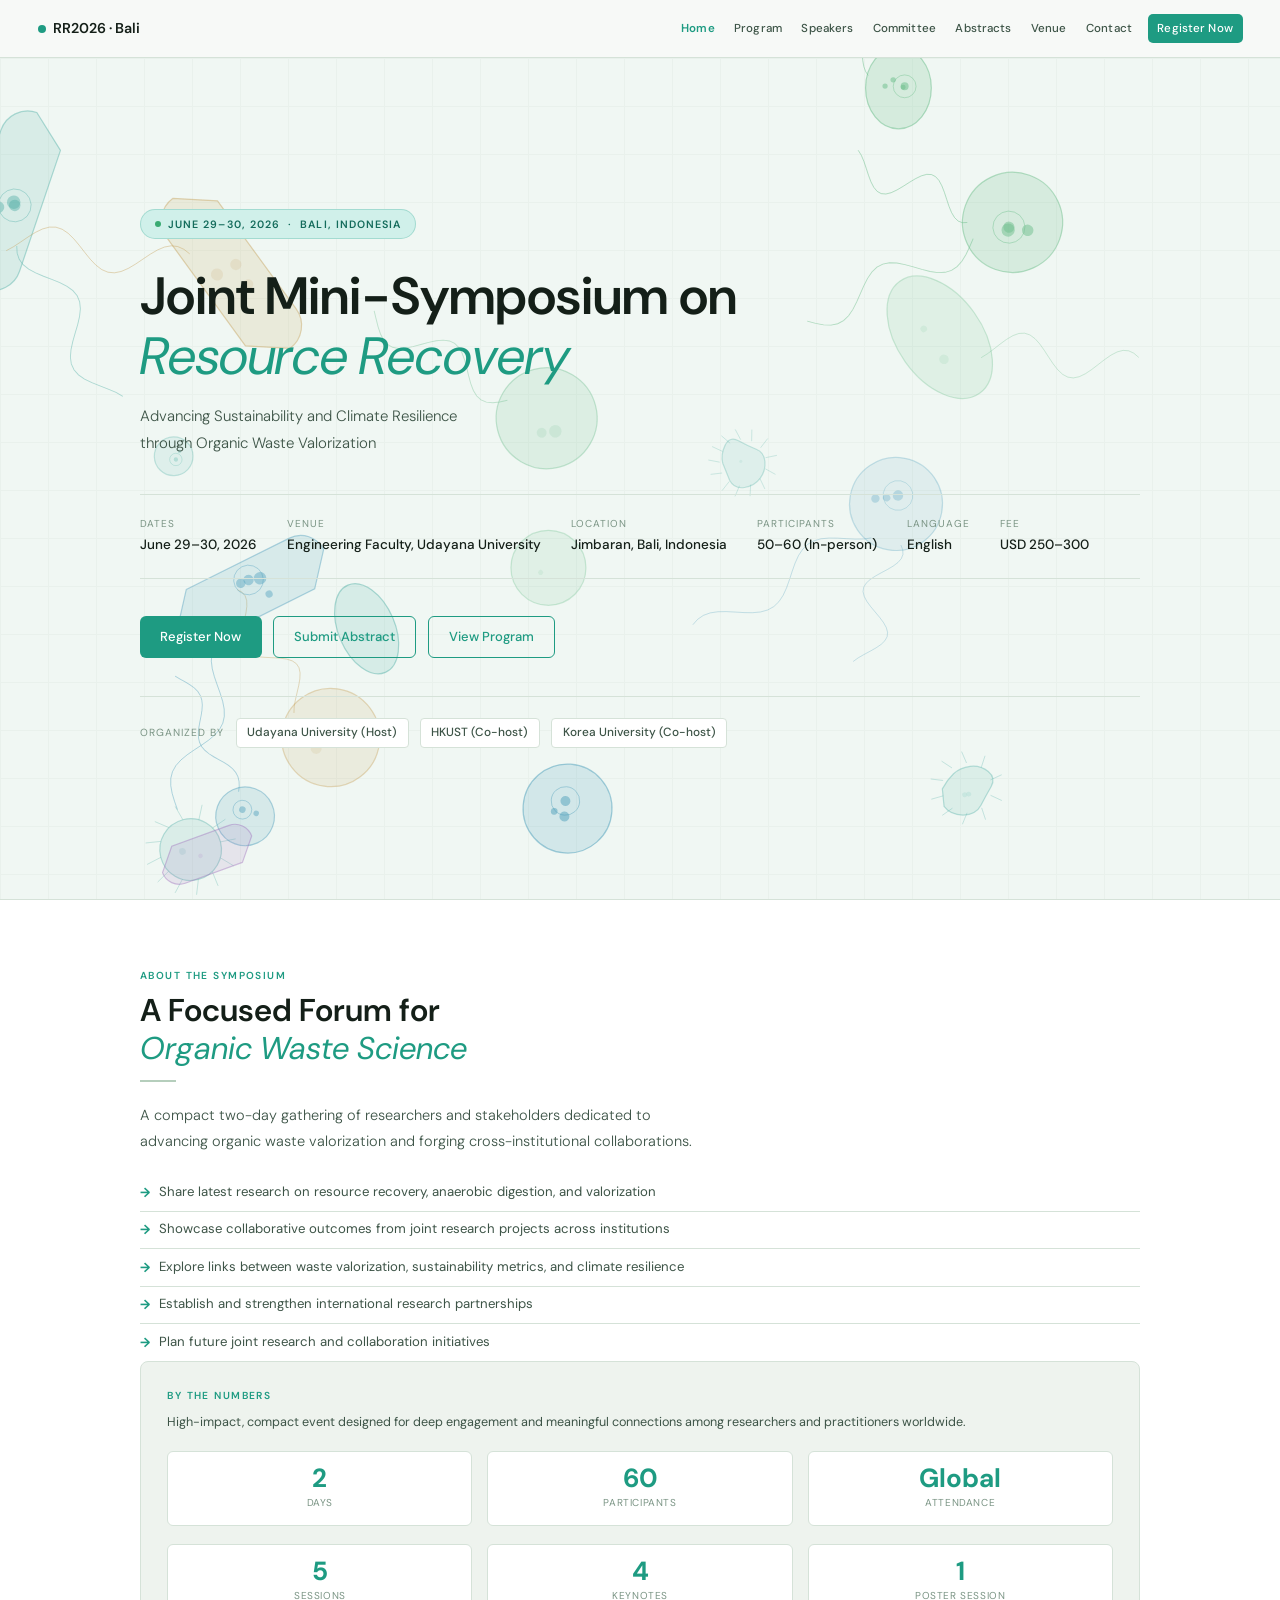
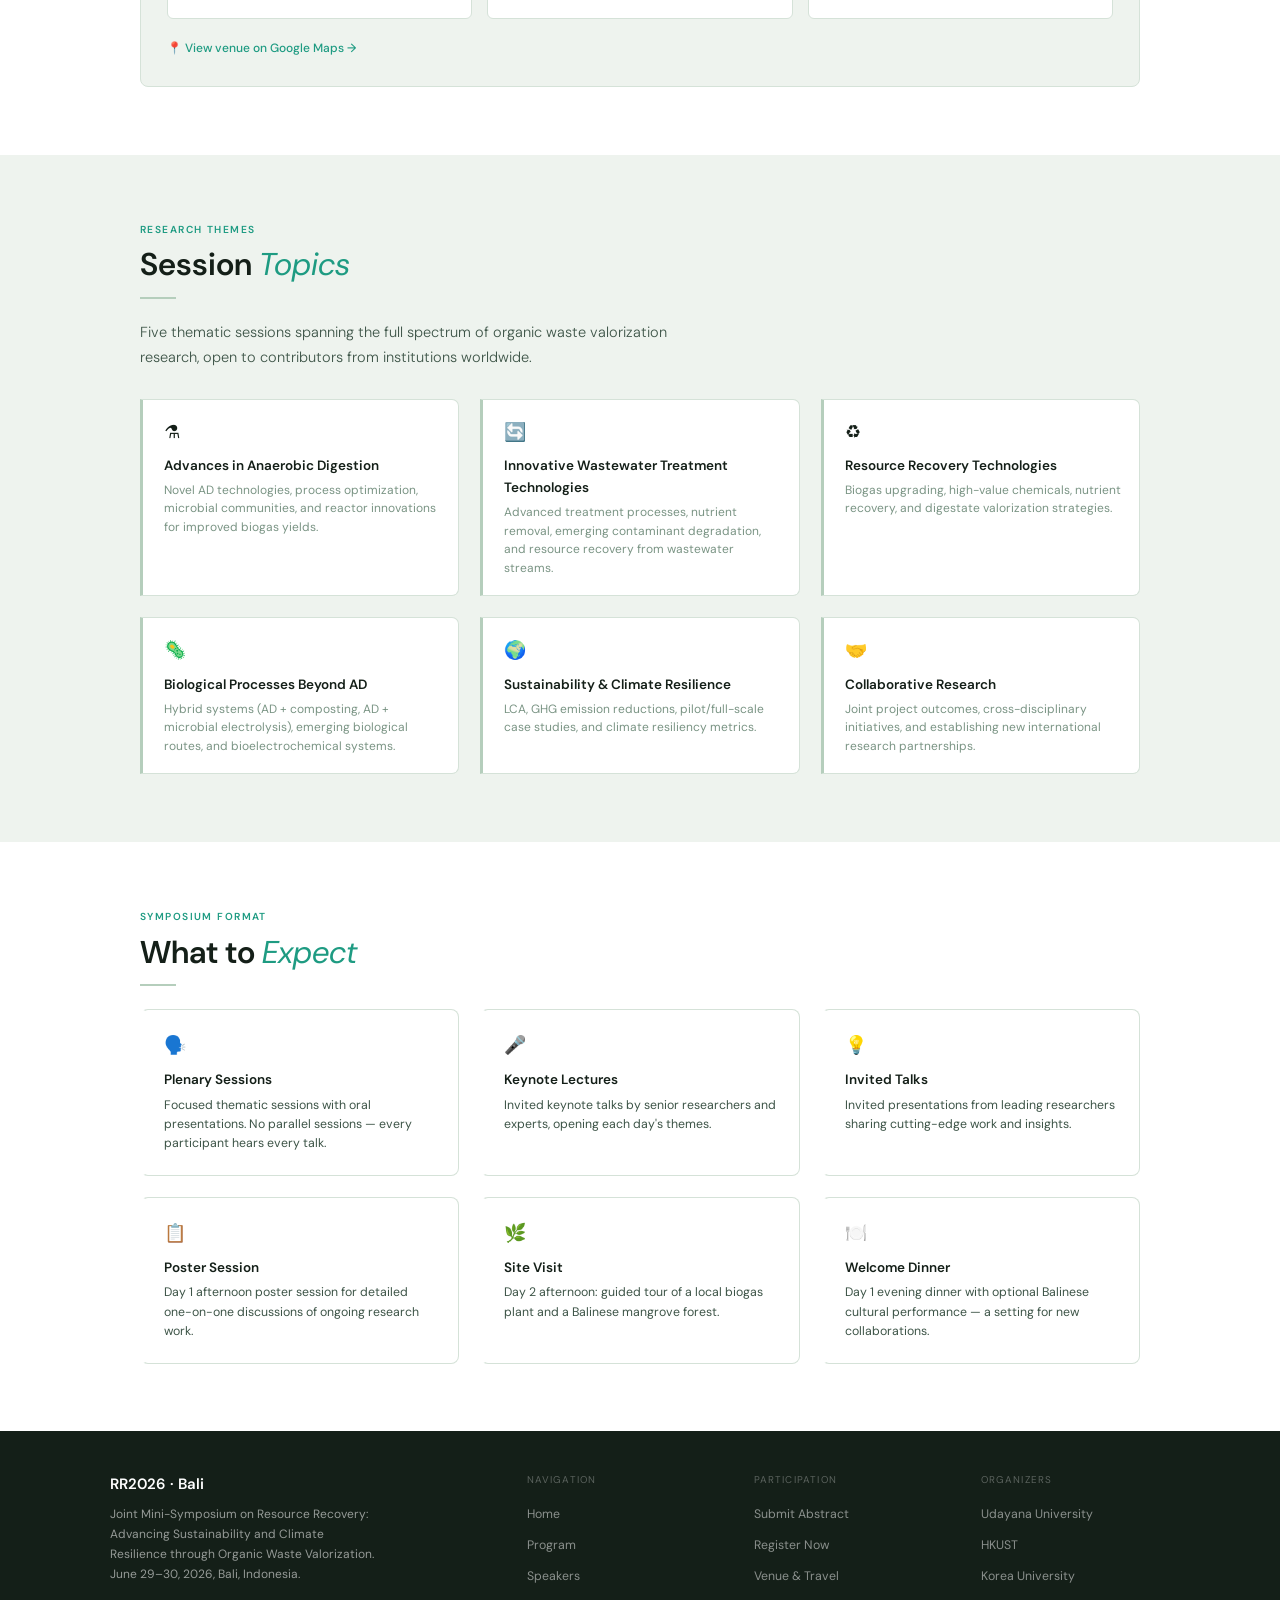
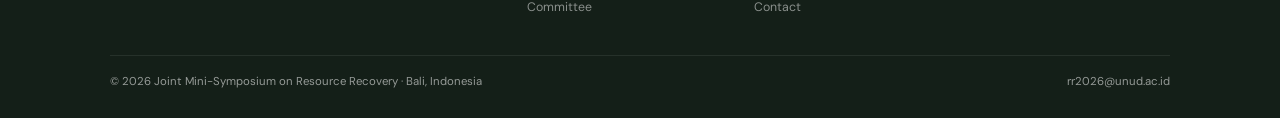
==== index.html @ 6a01c2b0 "index.html" ====
<!DOCTYPE html>
<html lang="en">
<head>
<meta charset="UTF-8">
<meta name="viewport" content="width=device-width, initial-scale=1.0">
<title>Home | RR2026 — Joint Mini-Symposium on Resource Recovery, Bali</title>
<meta name="description" content="Joint Mini-Symposium on Resource Recovery — Advancing Sustainability and Climate Resilience through Organic Waste Valorization. June 29–30, 2026, Udayana University, Bali, Indonesia.">
<link rel="stylesheet" href="style.css">
</head>
<body>

<!-- ── NAV ── -->
<nav>
  <div class="nav-logo"><span class="dot"></span> RR2026 &middot; Bali</div>
  <div class="nav-links">
    <a data-page="home"      href="index.html"     class="active">Home</a>
    <a data-page="program"   href="program.html">Program</a>
    <a data-page="speakers"  href="speakers.html">Speakers</a>
    <a data-page="committee" href="committee.html">Committee</a>
    <a data-page="abstracts" href="abstracts.html">Abstracts</a>
    <a data-page="venue"     href="venue.html">Venue</a>
    <a data-page="contact"   href="contact.html">Contact</a>
    <a data-page="register"  href="register.html" class="nav-cta">Register Now</a>
  </div>
</nav>

<!-- ── HERO ── -->
<div style="padding-top:58px;">
  <div class="hero">
    <canvas id="microbe-canvas"></canvas>
    <div class="hero-content">
      <div class="hero-badge"><span class="live-dot"></span> June 29–30, 2026 &nbsp;&middot;&nbsp; Bali, Indonesia</div>
      <h1>Joint Mini-Symposium on<br><em>Resource Recovery</em></h1>
      <p class="hero-sub">Advancing Sustainability and Climate Resilience<br>through Organic Waste Valorization</p>
      <div class="hero-meta">
        <div class="meta-item"><span class="meta-lbl">Dates</span><span class="meta-val">June 29–30, 2026</span></div>
        <div class="meta-item"><span class="meta-lbl">Venue</span><span class="meta-val">Engineering Faculty, Udayana University</span></div>
        <div class="meta-item"><span class="meta-lbl">Location</span><span class="meta-val">Jimbaran, Bali, Indonesia</span></div>
        <div class="meta-item"><span class="meta-lbl">Participants</span><span class="meta-val">50–60 (In-person)</span></div>
        <div class="meta-item"><span class="meta-lbl">Language</span><span class="meta-val">English</span></div>
        <div class="meta-item"><span class="meta-lbl">Fee</span><span class="meta-val">USD 250–300</span></div>
      </div>
      <div class="hero-btns">
        <a href="register.html" class="btn btn-teal">Register Now</a>
        <a href="abstracts.html" class="btn btn-outline">Submit Abstract</a>
        <a href="program.html" class="btn btn-outline">View Program</a>
      </div>
      <div class="hosts-strip">
        <span class="hosts-lbl">Organized by</span>
        <span class="host-tag">Udayana University (Host)</span>
        <span class="host-tag">HKUST (Co-host)</span>
        <span class="host-tag">Korea University (Co-host)</span>
      </div>
    </div>
  </div>

  <!-- About -->
  <section class="sec-white">
    <div class="container">
      <div class="about-grid">
        <div>
          <p class="eyebrow">About the Symposium</p>
          <h2 class="section-title">A Focused Forum for<br><em>Organic Waste Science</em></h2>
          <div class="rule"></div>
          <p class="section-lead">A compact two-day gathering of researchers and stakeholders dedicated to advancing organic waste valorization and forging cross-institutional collaborations.</p>
          <ul class="checklist" style="margin-top:1.35rem;">
            <li><span class="ck-icon">→</span>Share latest research on resource recovery, anaerobic digestion, and valorization</li>
            <li><span class="ck-icon">→</span>Showcase collaborative outcomes from joint research projects across institutions</li>
            <li><span class="ck-icon">→</span>Explore links between waste valorization, sustainability metrics, and climate resilience</li>
            <li><span class="ck-icon">→</span>Establish and strengthen international research partnerships</li>
            <li><span class="ck-icon">→</span>Plan future joint research and collaboration initiatives</li>
          </ul>
        </div>
        <div>
          <div class="stat-box">
            <p class="eyebrow">By the Numbers</p>
            <p style="font-size:0.84rem;color:var(--text2);margin-top:0.2rem;">High-impact, compact event designed for deep engagement and meaningful connections among researchers and practitioners worldwide.</p>
            <div class="stat-row">
              <div class="stat-item"><div class="stat-num">2</div><div class="stat-lbl">Days</div></div>
              <div class="stat-item"><div class="stat-num">60</div><div class="stat-lbl">Participants</div></div>
              <div class="stat-item"><div class="stat-num">Global</div><div class="stat-lbl">Attendance</div></div>
            </div>
            <div class="stat-row">
              <div class="stat-item"><div class="stat-num">5</div><div class="stat-lbl">Sessions</div></div>
              <div class="stat-item"><div class="stat-num">4</div><div class="stat-lbl">Keynotes</div></div>
              <div class="stat-item"><div class="stat-num">1</div><div class="stat-lbl">Poster Session</div></div>
            </div>
            <div style="margin-top:1.1rem;">
              <a href="https://maps.app.goo.gl/GVYYMGqtd3MNY81y7" target="_blank" style="font-size:0.8rem;font-weight:500;display:inline-flex;gap:0.3rem;align-items:center;">📍 View venue on Google Maps →</a>
            </div>
          </div>
        </div>
      </div>
    </div>
  </section>

  <!-- Topics -->
  <section class="sec-alt">
    <div class="container">
      <p class="eyebrow">Research Themes</p>
      <h2 class="section-title">Session <em>Topics</em></h2>
      <div class="rule"></div>
      <p class="section-lead">Five thematic sessions spanning the full spectrum of organic waste valorization research, open to contributors from institutions worldwide.</p>
      <div class="grid-3" style="margin-top:1.85rem;">
        <div class="topic-card"><div class="topic-icon">⚗️</div><div class="topic-title">Advances in Anaerobic Digestion</div><div class="topic-desc">Novel AD technologies, process optimization, microbial communities, and reactor innovations for improved biogas yields.</div></div>
        <div class="topic-card"><div class="topic-icon">🔄</div><div class="topic-title">Innovative Wastewater Treatment Technologies</div><div class="topic-desc">Advanced treatment processes, nutrient removal, emerging contaminant degradation, and resource recovery from wastewater streams.</div></div>
        <div class="topic-card"><div class="topic-icon">♻️</div><div class="topic-title">Resource Recovery Technologies</div><div class="topic-desc">Biogas upgrading, high-value chemicals, nutrient recovery, and digestate valorization strategies.</div></div>
        <div class="topic-card"><div class="topic-icon">🦠</div><div class="topic-title">Biological Processes Beyond AD</div><div class="topic-desc">Hybrid systems (AD + composting, AD + microbial electrolysis), emerging biological routes, and bioelectrochemical systems.</div></div>
        <div class="topic-card"><div class="topic-icon">🌍</div><div class="topic-title">Sustainability &amp; Climate Resilience</div><div class="topic-desc">LCA, GHG emission reductions, pilot/full-scale case studies, and climate resiliency metrics.</div></div>
        <div class="topic-card"><div class="topic-icon">🤝</div><div class="topic-title">Collaborative Research</div><div class="topic-desc">Joint project outcomes, cross-disciplinary initiatives, and establishing new international research partnerships.</div></div>
      </div>
    </div>
  </section>

  <!-- Format -->
  <section class="sec-white">
    <div class="container">
      <p class="eyebrow">Symposium Format</p>
      <h2 class="section-title">What to <em>Expect</em></h2>
      <div class="rule"></div>
      <div class="grid-3" style="margin-top:1.5rem;">
        <div class="card info-card"><div class="ic-icon">🗣️</div><div class="ic-title">Plenary Sessions</div><div class="ic-text">Focused thematic sessions with oral presentations. No parallel sessions — every participant hears every talk.</div></div>
        <div class="card info-card"><div class="ic-icon">🎤</div><div class="ic-title">Keynote Lectures</div><div class="ic-text">Invited keynote talks by senior researchers and experts, opening each day's themes.</div></div>
        <div class="card info-card"><div class="ic-icon">💡</div><div class="ic-title">Invited Talks</div><div class="ic-text">Invited presentations from leading researchers sharing cutting-edge work and insights.</div></div>
        <div class="card info-card"><div class="ic-icon">📋</div><div class="ic-title">Poster Session</div><div class="ic-text">Day 1 afternoon poster session for detailed one-on-one discussions of ongoing research work.</div></div>
        <div class="card info-card"><div class="ic-icon">🌿</div><div class="ic-title">Site Visit</div><div class="ic-text">Day 2 afternoon: guided tour of a local biogas plant and a Balinese mangrove forest.</div></div>
        <div class="card info-card"><div class="ic-icon">🍽️</div><div class="ic-title">Welcome Dinner</div><div class="ic-text">Day 1 evening dinner with optional Balinese cultural performance — a setting for new collaborations.</div></div>
      </div>
    </div>
  </section>
</div>

<!-- ── FOOTER ── -->
<footer>
  <div class="footer-grid">
    <div class="footer-brand">
      <div class="footer-name">RR2026 · Bali</div>
      <p>Joint Mini-Symposium on Resource Recovery: Advancing Sustainability and Climate Resilience through Organic Waste Valorization. June 29–30, 2026, Bali, Indonesia.</p>
    </div>
    <div>
      <div class="footer-col-ttl">Navigation</div>
      <ul class="footer-links">
        <li><a href="index.html">Home</a></li>
        <li><a href="program.html">Program</a></li>
        <li><a href="speakers.html">Speakers</a></li>
        <li><a href="committee.html">Committee</a></li>
      </ul>
    </div>
    <div>
      <div class="footer-col-ttl">Participation</div>
      <ul class="footer-links">
        <li><a href="abstracts.html">Submit Abstract</a></li>
        <li><a href="register.html">Register Now</a></li>
        <li><a href="venue.html">Venue &amp; Travel</a></li>
        <li><a href="contact.html">Contact</a></li>
      </ul>
    </div>
    <div>
      <div class="footer-col-ttl">Organizers</div>
      <ul class="footer-links">
        <li><a href="https://unud.ac.id" target="_blank">Udayana University</a></li>
        <li><a href="https://hkust.edu.hk" target="_blank">HKUST</a></li>
        <li><a href="https://korea.ac.kr" target="_blank">Korea University</a></li>
      </ul>
    </div>
  </div>
  <div class="footer-bottom">
    <span>© 2026 Joint Mini-Symposium on Resource Recovery · Bali, Indonesia</span>
    <span>rr2026@unud.ac.id</span>
  </div>
</footer>

<script src="main.js"></script>
<script src="microbes.js"></script>
</body>
</html>
---- style.css ----
/* ===================================================
   RR2026 — Microbe-inspired Theme
   Palette: bioluminescent teal + agar amber + spore violet
   Font: system sans-serif stack
   =================================================== */

@import url('https://fonts.googleapis.com/css2?family=DM+Sans:ital,opsz,wght@0,9..40,300;0,9..40,400;0,9..40,500;0,9..40,600;1,9..40,400&display=swap');

:root {
  /* ── Microbe palette ── */
  --bg:          #f7f9f7;       /* agar plate off-white  */
  --bg2:         #eef3ee;       /* petri dish green tint */
  --bg3:         #e4ede9;       /* culture medium        */
  --surface:     #ffffff;
  --border:      #d5e2d8;
  --border2:     #b5cebc;

  --text:        #141f18;       /* deep forest           */
  --text2:       #3d5447;       /* moss                  */
  --muted:       #7a9484;       /* sage                  */

  /* ── Accent ramps ── */
  --teal:        #1e9b82;       /* bioluminescent teal   */
  --teal-d:      #136b5b;
  --teal-lt:     #d0f0ea;

  --amber:       #b07a1a;       /* spore amber           */
  --amber-d:     #7a540f;
  --amber-lt:    #fdf0d0;

  --violet:      #6e4fa0;       /* crystal violet stain  */
  --violet-d:    #4e3572;
  --violet-lt:   #ede4f8;

  --coral:       #c0553a;       /* safranin red          */
  --coral-d:     #8a3a26;
  --coral-lt:    #faebe5;

  --mint:        #3aaa72;       /* colony green          */
  --mint-d:      #277a50;
  --mint-lt:     #daf3e8;

  /* ── Primary action ── */
  --cta:         var(--teal);
  --cta-d:       var(--teal-d);
  --cta-lt:      var(--teal-lt);

  --cta2:        var(--coral);
  --cta2-d:      var(--coral-d);
  --cta2-lt:     var(--coral-lt);

  font-size: 15px;
}

*, *::before, *::after { box-sizing: border-box; margin: 0; padding: 0; }
html { scroll-behavior: smooth; }

body {
  font-family: 'DM Sans', system-ui, -apple-system, sans-serif;
  background: var(--bg);
  color: var(--text);
  line-height: 1.65;
  overflow-x: hidden;
}

a { color: var(--teal); text-decoration: none; }
a:hover { text-decoration: underline; }

h1, h2, h3, h4 {
  font-family: 'DM Sans', system-ui, -apple-system, sans-serif;
  font-weight: 600;
  line-height: 1.2;
  color: var(--text);
}

/* ── Utility labels ── */
.eyebrow {
  font-size: 0.68rem;
  font-weight: 600;
  letter-spacing: 0.14em;
  text-transform: uppercase;
  color: var(--teal);
  font-variant-numeric: tabular-nums;
  margin-bottom: 0.5rem;
}
.section-title { font-size: clamp(1.55rem, 3vw, 2.1rem); margin-bottom: 0.65rem; }
.section-title em { font-style: italic; font-weight: 400; color: var(--teal); }
.section-lead { font-size: 0.97rem; color: var(--text2); max-width: 560px; line-height: 1.75; font-weight: 300; }
.rule { width: 36px; height: 2px; background: var(--border2); margin: 0.85rem 0 1.4rem; }

/* ── Layout ── */
.container  { max-width: 1060px; margin: 0 auto; padding: 0 2rem; }
section     { padding: 4.5rem 0; }
.sec-alt    { background: var(--bg2); }
.sec-white  { background: var(--surface); }
.sec-teal   { background: var(--teal); }
.sec-dark   { background: var(--text); }

/* ── NAV ── */
nav {
  position: fixed; top: 0; left: 0; right: 0; z-index: 1000;
  background: rgba(247,249,247,0.95);
  backdrop-filter: blur(12px);
  border-bottom: 1px solid var(--border);
  height: 58px;
  display: flex; align-items: center; justify-content: space-between;
  padding: 0 2.5rem;
}
.nav-logo {
  font-size: 0.95rem; font-weight: 600; color: var(--text);
  display: flex; align-items: center; gap: 0.5rem;
}
.nav-logo .dot {
  width: 8px; height: 8px; border-radius: 50%;
  background: var(--teal); display: inline-block;
  animation: pulse-dot 2.4s ease-in-out infinite;
}
@keyframes pulse-dot { 0%,100%{transform:scale(1);opacity:1} 50%{transform:scale(1.5);opacity:0.5} }

.nav-links { display: flex; align-items: center; gap: 0; }
.nav-links a {
  font-size: 0.77rem; font-weight: 500; color: var(--text2);
  padding: 0.32rem 0.65rem; border-radius: 5px;
  transition: all 0.15s; cursor: pointer; text-decoration: none;
  letter-spacing: 0.01em;
}
.nav-links a:hover { color: var(--teal); background: var(--teal-lt); text-decoration: none; }
.nav-links a.active { color: var(--teal); font-weight: 600; }
.nav-cta { background: var(--teal) !important; color: white !important; margin-left: 0.4rem; }
.nav-cta:hover { background: var(--teal-d) !important; }

/* ── Pages ── */
.page { display: none; padding-top: 58px; min-height: 100vh; }
.page.active { display: block; }

/* ── Buttons ── */
.btn {
  display: inline-flex; align-items: center; gap: 0.4rem;
  padding: 0.62rem 1.35rem; border-radius: 6px;
  font-size: 0.87rem; font-weight: 500;
  font-family: inherit; border: none; cursor: pointer;
  transition: all 0.17s; text-decoration: none;
}
.btn-teal  { background: var(--teal);  color: white; }
.btn-teal:hover { background: var(--teal-d); transform: translateY(-1px); text-decoration: none; color: white; }
.btn-outline { background: transparent; color: var(--teal); border: 1.5px solid var(--teal); }
.btn-outline:hover { background: var(--teal-lt); text-decoration: none; }
.btn-amber { background: var(--amber); color: white; }
.btn-amber:hover { background: var(--amber-d); text-decoration: none; color: white; }
.btn-coral { background: var(--coral); color: white; }
.btn-coral:hover { background: var(--coral-d); transform: translateY(-1px); text-decoration: none; color: white; }
.btn-sm    { padding: 0.4rem 0.85rem; font-size: 0.8rem; }
.btn-full  { width: 100%; justify-content: center; }

/* ══════════════════════════════════════════════
   HERO — microbe canvas background
══════════════════════════════════════════════ */
.hero {
  position: relative;
  min-height: calc(100vh - 58px);
  background: #f0f7f3;  /* very light agar tint */
  display: flex; align-items: center;
  overflow: hidden;
  border-bottom: 1px solid var(--border);
}
#microbe-canvas {
  position: absolute; inset: 0;
  width: 100%; height: 100%;
  pointer-events: none;
}

/* subtle grid overlay for petri-dish feel */
.hero::before {
  content: '';
  position: absolute; inset: 0;
  background-image:
    linear-gradient(var(--border) 1px, transparent 1px),
    linear-gradient(90deg, var(--border) 1px, transparent 1px);
  background-size: 48px 48px;
  opacity: 0.25;
  pointer-events: none;
}

.hero-content {
  position: relative; z-index: 2;
  max-width: 1060px; margin: 0 auto;
  padding: 5rem 2rem 5rem;
  width: 100%;
}

.hero-badge {
  display: inline-flex; align-items: center; gap: 0.5rem;
  background: var(--teal-lt);
  color: var(--teal-d);
  font-size: 0.71rem; font-weight: 600;
  letter-spacing: 0.1em; text-transform: uppercase;
  padding: 0.35rem 0.9rem; border-radius: 100px;
  border: 1px solid rgba(30,155,130,0.25);
  margin-bottom: 1.75rem;
}
.hero-badge .live-dot {
  width: 6px; height: 6px; border-radius: 50%;
  background: var(--mint);
  animation: blink-dot 2s ease-in-out infinite;
}
@keyframes blink-dot { 0%,100%{opacity:1} 50%{opacity:0.2} }

.hero h1 {
  font-size: clamp(2rem, 5.5vw, 3.5rem);
  max-width: 780px; line-height: 1.15;
  margin-bottom: 1.1rem; font-weight: 600;
  color: var(--text);
}
.hero h1 em { color: var(--teal); font-style: italic; font-weight: 400; }
.hero-sub {
  font-size: 1rem; font-weight: 300; color: var(--text2);
  max-width: 540px; line-height: 1.8; margin-bottom: 2.5rem;
}
.hero-meta {
  display: flex; flex-wrap: wrap; gap: 2rem;
  padding: 1.4rem 0; border-top: 1px solid var(--border);
  border-bottom: 1px solid var(--border); margin-bottom: 2.5rem;
}
.meta-item { display: flex; flex-direction: column; gap: 0.1rem; }
.meta-lbl  { font-size: 0.67rem; text-transform: uppercase; letter-spacing: 0.1em; color: var(--muted); }
.meta-val  { font-size: 0.9rem; font-weight: 500; color: var(--text); }
.hero-btns { display: flex; gap: 0.75rem; flex-wrap: wrap; }
.hosts-strip {
  margin-top: 2.5rem; padding-top: 1.4rem;
  border-top: 1px solid var(--border);
  display: flex; align-items: center; gap: 0.75rem; flex-wrap: wrap;
}
.hosts-lbl { font-size: 0.69rem; text-transform: uppercase; letter-spacing: 0.1em; color: var(--muted); }
.host-tag {
  font-size: 0.79rem; font-weight: 500; color: var(--text2);
  background: var(--surface); border: 1px solid var(--border);
  padding: 0.28rem 0.7rem; border-radius: 4px;
}

/* ── Countdown ── */
.countdown-bar {
  background: var(--teal);
  padding: 1.1rem 2rem;
  display: flex; justify-content: center; align-items: center;
  gap: 2rem; flex-wrap: wrap;
}
.cd-lbl { font-size: 0.7rem; text-transform: uppercase; letter-spacing: 0.12em; color: rgba(255,255,255,0.65); }
.cd-units { display: flex; gap: 1rem; }
.cd-unit  { text-align: center; }
.cd-num   { font-size: 1.55rem; font-weight: 600; color: white; line-height: 1; display: block; min-width: 44px; }
.cd-unit-lbl { font-size: 0.6rem; letter-spacing: 0.1em; text-transform: uppercase; color: rgba(255,255,255,0.55); }

/* ── Section shared ── */
.page-header { background: var(--surface); border-bottom: 1px solid var(--border); padding: 3.5rem 2rem 2.5rem; }
.page-header .section-lead { color: var(--text2); }

/* ── Cards ── */
.card {
  background: var(--surface);
  border: 1px solid var(--border);
  border-radius: 8px; padding: 1.4rem;
  transition: border-color 0.15s, box-shadow 0.15s;
}
.card:hover { border-color: var(--border2); box-shadow: 0 4px 14px rgba(0,0,0,0.05); }

.grid-2 { display: grid; grid-template-columns: 1fr 1fr; gap: 1.4rem; }
.grid-3 { display: grid; grid-template-columns: repeat(3,1fr); gap: 1.4rem; }
.grid-4 { display: grid; grid-template-columns: repeat(4,1fr); gap: 1rem; }

/* ── About stats ── */
.stat-box { background: var(--bg2); border: 1px solid var(--border); border-radius: 8px; padding: 1.75rem; }
.stat-row { display: flex; gap: 1rem; margin-top: 1.2rem; }
.stat-item { flex:1; background: var(--surface); border: 1px solid var(--border); border-radius: 6px; padding: 0.9rem; text-align: center; }
.stat-num  { font-size: 1.75rem; font-weight: 700; color: var(--teal); line-height: 1; }
.stat-lbl  { font-size: 0.67rem; text-transform: uppercase; letter-spacing: 0.06em; color: var(--muted); margin-top: 0.2rem; }

/* ── Checklist ── */
.checklist { list-style: none; margin-top: 1.25rem; }
.checklist li {
  display: flex; gap: 0.6rem; align-items: flex-start;
  padding: 0.5rem 0; border-bottom: 1px solid var(--border);
  font-size: 0.88rem; color: var(--text2); line-height: 1.55;
}
.checklist li:last-child { border: none; }
.ck-icon { color: var(--teal); font-weight: 700; margin-top: 1px; flex-shrink: 0; }

/* ── Topic cards ── */
.topic-card {
  background: var(--surface); border: 1px solid var(--border);
  border-left: 3px solid var(--border2);
  border-radius: 0 7px 7px 0; padding: 1.2rem 1.2rem 1.2rem 1.4rem;
  transition: border-left-color 0.15s, box-shadow 0.15s;
}
.topic-card:hover { border-left-color: var(--teal); box-shadow: 0 3px 12px rgba(0,0,0,0.04); }
.topic-icon  { font-size: 1.2rem; margin-bottom: 0.5rem; }
.topic-title { font-size: 0.9rem; font-weight: 600; color: var(--text); margin-bottom: 0.25rem; }
.topic-desc  { font-size: 0.8rem; color: var(--muted); line-height: 1.55; }

/* ── Info cards ── */
.info-card { border-left: 3px solid transparent; }
.info-card:hover { border-left-color: var(--teal); }
.ic-icon   { font-size: 1.2rem; margin-bottom: 0.55rem; }
.ic-title  { font-weight: 600; font-size: 0.9rem; margin-bottom: 0.3rem; }
.ic-text   { font-size: 0.82rem; color: var(--text2); line-height: 1.58; }

/* ── Color accent pills on topics ── */
.pill {
  display: inline-block; font-size: 0.68rem; font-weight: 600;
  letter-spacing: 0.07em; text-transform: uppercase;
  padding: 0.18rem 0.55rem; border-radius: 3px; margin-bottom: 0.35rem;
}
.pill-teal   { background: var(--teal-lt);   color: var(--teal-d); }
.pill-amber  { background: var(--amber-lt);  color: var(--amber-d); }
.pill-violet { background: var(--violet-lt); color: var(--violet-d); }
.pill-coral  { background: var(--coral-lt);  color: var(--coral-d); }
.pill-mint   { background: var(--mint-lt);   color: var(--mint-d); }

/* ── Program ── */
.day-tabs { display: flex; gap: 0.2rem; border-bottom: 1px solid var(--border); margin: 2rem 0 0; }
.day-tab {
  padding: 0.55rem 1.4rem; font-size: 0.84rem; font-weight: 500;
  cursor: pointer; border: none; background: none; font-family: inherit;
  color: var(--muted); border-bottom: 2px solid transparent;
  margin-bottom: -1px; transition: all 0.15s;
}
.day-tab.active { color: var(--teal); border-bottom-color: var(--teal); font-weight: 600; }
.day-tab:hover  { color: var(--text); }
.day-content { display: none; }
.day-content.active { display: block; }
.schedule { margin-top: 2rem; }
.sched-row {
  display: grid; grid-template-columns: 108px 1fr;
  gap: 1.4rem; padding: 0.95rem 0;
  border-bottom: 1px solid var(--border); align-items: start;
}
.sched-row:last-child { border: none; }
.sched-time  { font-size: 0.74rem; color: var(--muted); padding-top: 2px; line-height: 1.4; font-variant-numeric: tabular-nums; }
.sched-tag   { display: inline-block; font-size: 0.64rem; font-weight: 600; letter-spacing: 0.08em; text-transform: uppercase; padding: 0.16rem 0.5rem; border-radius: 3px; margin-bottom: 0.3rem; }
.tag-keynote  { background: var(--amber-lt);  color: var(--amber-d); }
.tag-session  { background: var(--teal-lt);   color: var(--teal-d); }
.tag-break    { background: var(--bg3);        color: var(--muted); }
.tag-social   { background: var(--coral-lt);  color: var(--coral-d); }
.tag-ceremony { background: var(--violet-lt); color: var(--violet-d); }
.sched-title  { font-size: 0.93rem; font-weight: 600; color: var(--text); }
.sched-desc   { font-size: 0.82rem; color: var(--text2); margin-top: 0.18rem; line-height: 1.52; }

/* ── Speakers ── */
.speaker-card {
  background: var(--surface); border: 1px solid var(--border);
  border-radius: 8px; overflow: hidden; transition: box-shadow 0.15s;
}
.speaker-card:hover { box-shadow: 0 5px 18px rgba(0,0,0,0.07); }
.speaker-avatar {
  height: 150px; background: var(--bg2);
  display: flex; align-items: center; justify-content: center;
  border-bottom: 1px solid var(--border);
}
.speaker-initials { font-size: 1.9rem; color: var(--border2); font-weight: 600; }
.spk-body { padding: 1.15rem; }
.spk-name  { font-size: 0.98rem; font-weight: 600; color: var(--text); }
.spk-role  { font-size: 0.76rem; color: var(--teal); font-weight: 500; margin: 0.18rem 0; }
.spk-affil { font-size: 0.75rem; color: var(--muted); }
.spk-slot  { margin-top: 0.7rem; font-size: 0.73rem; background: var(--bg2); border: 1px solid var(--border); border-radius: 4px; padding: 0.3rem 0.55rem; color: var(--text2); }

/* ── Committee ── */
.comm-group   { margin-bottom: 2.75rem; }
.comm-heading {
  display: flex; align-items: center; gap: 0.7rem;
  font-size: 1.15rem; font-weight: 600; color: var(--text);
  padding-bottom: 0.7rem; border-bottom: 2px solid var(--border); margin-bottom: 1.1rem;
}
.comm-badge { font-size: 0.62rem; font-weight: 600; letter-spacing: 0.08em; text-transform: uppercase; background: var(--teal-lt); color: var(--teal-d); padding: 0.18rem 0.5rem; border-radius: 3px; }
.cm-card { background: var(--surface); border: 1px solid var(--border); border-radius: 6px; padding: 0.95rem 1.05rem; transition: border-color 0.15s; }
.cm-card:hover { border-color: var(--border2); }
.cm-name  { font-weight: 600; font-size: 0.86rem; color: var(--text); }
.cm-role  { font-size: 0.74rem; color: var(--teal); font-weight: 500; margin: 0.14rem 0; }
.cm-affil { font-size: 0.72rem; color: var(--muted); display: flex; align-items: center; gap: 0.3rem; margin-top: 0.22rem; }
.udot     { width: 7px; height: 7px; border-radius: 50%; flex-shrink: 0; }
.dot-u    { background: #c44a28; }
.dot-h    { background: #003087; }
.dot-k    { background: #aa0a0a; }
.cm-tba   { background: var(--bg2); border: 1.5px dashed var(--border2); border-radius: 6px; padding: 0.95rem; display: flex; align-items: center; justify-content: center; }
.cm-tba span { font-size: 0.76rem; color: var(--muted); }

/* ── Abstracts ── */
.steps-row { display: grid; grid-template-columns: repeat(4,1fr); gap: 1rem; margin: 2rem 0; }
.step-card { background: var(--surface); border: 1px solid var(--border); border-radius: 8px; padding: 1.4rem; text-align: center; }
.step-num  { width: 36px; height: 36px; background: var(--teal); color: white; font-size: 1.05rem; font-weight: 600; border-radius: 50%; display: flex; align-items: center; justify-content: center; margin: 0 auto 0.8rem; }
.step-title { font-weight: 600; font-size: 0.87rem; color: var(--text); margin-bottom: 0.3rem; }
.step-desc  { font-size: 0.79rem; color: var(--muted); line-height: 1.55; }
.dates-table { width: 100%; border-collapse: collapse; background: var(--surface); border: 1px solid var(--border); border-radius: 8px; overflow: hidden; font-size: 0.87rem; }
.dates-table th { background: var(--bg2); padding: 0.7rem 1.05rem; text-align: left; font-size: 0.7rem; letter-spacing: 0.08em; text-transform: uppercase; font-weight: 600; color: var(--text2); border-bottom: 1px solid var(--border); }
.dates-table td { padding: 0.7rem 1.05rem; border-bottom: 1px solid var(--border); color: var(--text); }
.dates-table tr:last-child td { border: none; }
.dates-table tr:hover td { background: var(--bg2); }
.spill { display: inline-flex; align-items: center; gap: 0.25rem; font-size: 0.7rem; font-weight: 600; padding: 0.18rem 0.5rem; border-radius: 100px; }
.spill-tba { background: var(--amber-lt); color: var(--amber-d); }
.spill-ok  { background: var(--teal-lt);  color: var(--teal-d); }

/* ── Venue ── */
.map-box { background: var(--bg2); border: 1px solid var(--border); border-radius: 8px; height: 320px; display: flex; align-items: center; justify-content: center; text-align: center; padding: 2rem; }
.map-box h4 { font-size: 1.05rem; margin: 0.45rem 0 0.2rem; }
.map-box p  { font-size: 0.82rem; color: var(--muted); }
.map-box a  { display: inline-flex; align-items: center; gap: 0.3rem; margin-top: 0.65rem; font-size: 0.82rem; font-weight: 500; }
.vf-list { list-style: none; margin-top: 0.85rem; }
.vf-list li { display: flex; gap: 0.6rem; align-items: flex-start; padding: 0.5rem 0; border-bottom: 1px solid var(--border); font-size: 0.86rem; color: var(--text2); }
.vf-list li:last-child { border: none; }
.accomm-card { background: var(--surface); border: 1px solid var(--border); border-radius: 6px; padding: 1.05rem 1.2rem; }
.accomm-name  { font-weight: 600; font-size: 0.9rem; color: var(--text); }
.accomm-dist  { font-size: 0.75rem; color: var(--teal); margin: 0.14rem 0; }
.accomm-price { font-size: 0.77rem; color: var(--muted); margin-top: 0.22rem; }

/* ── Register ── */
.reg-layout { display: grid; grid-template-columns: 340px 1fr; gap: 3rem; align-items: start; }
.fee-card { background: var(--surface); border: 1px solid var(--border); border-radius: 8px; overflow: hidden; position: sticky; top: 72px; }
.fee-top  { background: var(--teal); color: white; padding: 1.65rem; }
.fee-top .ey { font-size: 0.65rem; letter-spacing: 0.12em; text-transform: uppercase; opacity: 0.7; margin-bottom: 0.35rem; }
.fee-top h3 { font-size: 1.15rem; font-weight: 600; margin-bottom: 0.18rem; }
.fee-top p  { font-size: 0.8rem; opacity: 0.72; }
.price-row  { display: flex; align-items: baseline; gap: 0.2rem; margin-top: 1rem; }
.price-amt  { font-size: 2.1rem; font-weight: 700; }
.price-rng  { font-size: 0.85rem; opacity: 0.62; }
.fee-body   { padding: 1.4rem; }
.fee-list   { list-style: none; }
.fee-list li { display: flex; gap: 0.5rem; align-items: flex-start; padding: 0.38rem 0; border-bottom: 1px solid var(--border); font-size: 0.83rem; color: var(--text2); }
.fee-list li:last-child { border: none; }
.fee-ck     { color: var(--teal); font-weight: 700; flex-shrink: 0; margin-top: 1px; }
.fee-note   { margin-top: 0.9rem; padding: 0.9rem; background: var(--amber-lt); border: 1px solid rgba(176,122,26,0.2); border-radius: 6px; font-size: 0.78rem; color: var(--text2); line-height: 1.5; }
.fee-note strong { color: var(--amber-d); }

.form-card  { background: var(--surface); border: 1px solid var(--border); border-radius: 8px; padding: 2rem; }
.form-card h3 { font-size: 1.2rem; font-weight: 600; margin-bottom: 1.4rem; padding-bottom: 0.9rem; border-bottom: 1px solid var(--border); }
.form-group { margin-bottom: 1.05rem; }
.form-lbl   { display: block; font-size: 0.77rem; font-weight: 600; color: var(--text); margin-bottom: 0.32rem; }
.form-lbl .req { color: var(--coral); }
.form-inp, .form-sel, .form-ta {
  width: 100%; padding: 0.58rem 0.85rem;
  border: 1.5px solid var(--border); border-radius: 5px;
  font-family: inherit; font-size: 0.87rem; color: var(--text);
  background: var(--bg); transition: border-color 0.15s, background 0.15s; outline: none;
}
.form-inp:focus, .form-sel:focus, .form-ta:focus { border-color: var(--teal); background: var(--surface); }
.form-ta { resize: vertical; min-height: 78px; }
.form-row { display: grid; grid-template-columns: 1fr 1fr; gap: 1rem; }
.form-hint { font-size: 0.73rem; color: var(--muted); margin-top: 0.28rem; }
.cancel-tbl { width: 100%; border-collapse: collapse; font-size: 0.84rem; }
.cancel-tbl th { background: var(--bg2); padding: 0.58rem 1rem; text-align: left; font-size: 0.7rem; text-transform: uppercase; letter-spacing: 0.07em; color: var(--muted); border-bottom: 1px solid var(--border); }
.cancel-tbl td { padding: 0.58rem 1rem; border-bottom: 1px solid var(--border); color: var(--text2); }
.cancel-tbl tr:last-child td { border: none; }

/* ── Contact ── */
.cdet { display: flex; gap: 0.9rem; align-items: flex-start; padding: 0.9rem 0; border-bottom: 1px solid var(--border); }
.cdet:last-child { border: none; }
.cdet-icon { width: 34px; height: 34px; min-width: 34px; background: var(--bg2); border: 1px solid var(--border); border-radius: 6px; display: flex; align-items: center; justify-content: center; font-size: 0.88rem; }
.cdet-lbl  { font-size: 0.68rem; text-transform: uppercase; letter-spacing: 0.08em; color: var(--muted); }
.cdet-val  { font-size: 0.88rem; color: var(--text); margin-top: 0.1rem; }
.faq-item  { padding: 1.05rem 0; border-bottom: 1px solid var(--border); }
.faq-item:last-child { border: none; }
.faq-q { font-weight: 600; font-size: 0.88rem; color: var(--text); margin-bottom: 0.28rem; }
.faq-a { font-size: 0.83rem; color: var(--text2); line-height: 1.6; }

/* ── Notice banners ── */
.notice { border-radius: 6px; padding: 0.9rem 1.15rem; font-size: 0.84rem; line-height: 1.55; }
.notice-teal  { background: var(--teal-lt);   border: 1px solid rgba(30,155,130,0.22); color: var(--text2); }
.notice-amber { background: var(--amber-lt);  border: 1px solid rgba(176,122,26,0.22); color: var(--text2); }
.notice-teal strong  { color: var(--teal-d); }
.notice-amber strong { color: var(--amber-d); }

/* ── Microbe legend pill in hero ── */
.microbe-key {
  position: absolute; bottom: 1.5rem; right: 2rem; z-index: 3;
  display: flex; align-items: center; gap: 0.5rem;
  background: rgba(255,255,255,0.75);
  border: 1px solid var(--border);
  backdrop-filter: blur(4px);
  border-radius: 100px; padding: 0.28rem 0.75rem;
  font-size: 0.68rem; color: var(--muted);
}
.mk-dot { width: 6px; height: 6px; border-radius: 50%; }

/* ── Footer ── */
footer { background: var(--text); color: rgba(255,255,255,0.55); padding: 2.75rem 2rem 1.75rem; }
.footer-grid { max-width: 1060px; margin: 0 auto; display: grid; grid-template-columns: 2fr 1fr 1fr 1fr; gap: 2.5rem; }
.footer-name { font-size: 1rem; font-weight: 600; color: white; margin-bottom: 0.55rem; }
.footer-brand p { font-size: 0.8rem; line-height: 1.65; max-width: 265px; }
.footer-col-ttl { font-size: 0.66rem; text-transform: uppercase; letter-spacing: 0.12em; color: rgba(255,255,255,0.3); margin-bottom: 0.8rem; }
.footer-links { list-style: none; }
.footer-links li { margin-bottom: 0.42rem; }
.footer-links a { font-size: 0.82rem; color: rgba(255,255,255,0.5); cursor: pointer; transition: color 0.15s; text-decoration: none; }
.footer-links a:hover { color: white; text-decoration: none; }
.footer-bottom { max-width: 1060px; margin: 2rem auto 0; padding-top: 1.15rem; border-top: 1px solid rgba(255,255,255,0.08); display: flex; justify-content: space-between; align-items: center; font-size: 0.76rem; flex-wrap: wrap; gap: 0.4rem; }

/* ── Responsive ── */
@media (max-width: 860px) {
  .reg-layout, .grid-2 { grid-template-columns: 1fr; }
  .fee-card { position: static; }
  .grid-3   { grid-template-columns: 1fr 1fr; }
  .grid-4   { grid-template-columns: 1fr 1fr; }
  .steps-row { grid-template-columns: 1fr 1fr; }
  .footer-grid { grid-template-columns: 1fr 1fr; }
}
@media (max-width: 580px) {
  .grid-3, .grid-4, .steps-row { grid-template-columns: 1fr; }
  .form-row { grid-template-columns: 1fr; }
  nav { padding: 0 1rem; }
  .nav-links a { font-size: 0.72rem; padding: 0.28rem 0.4rem; }
  .footer-grid { grid-template-columns: 1fr; }
  .microbe-key { display: none; }
}
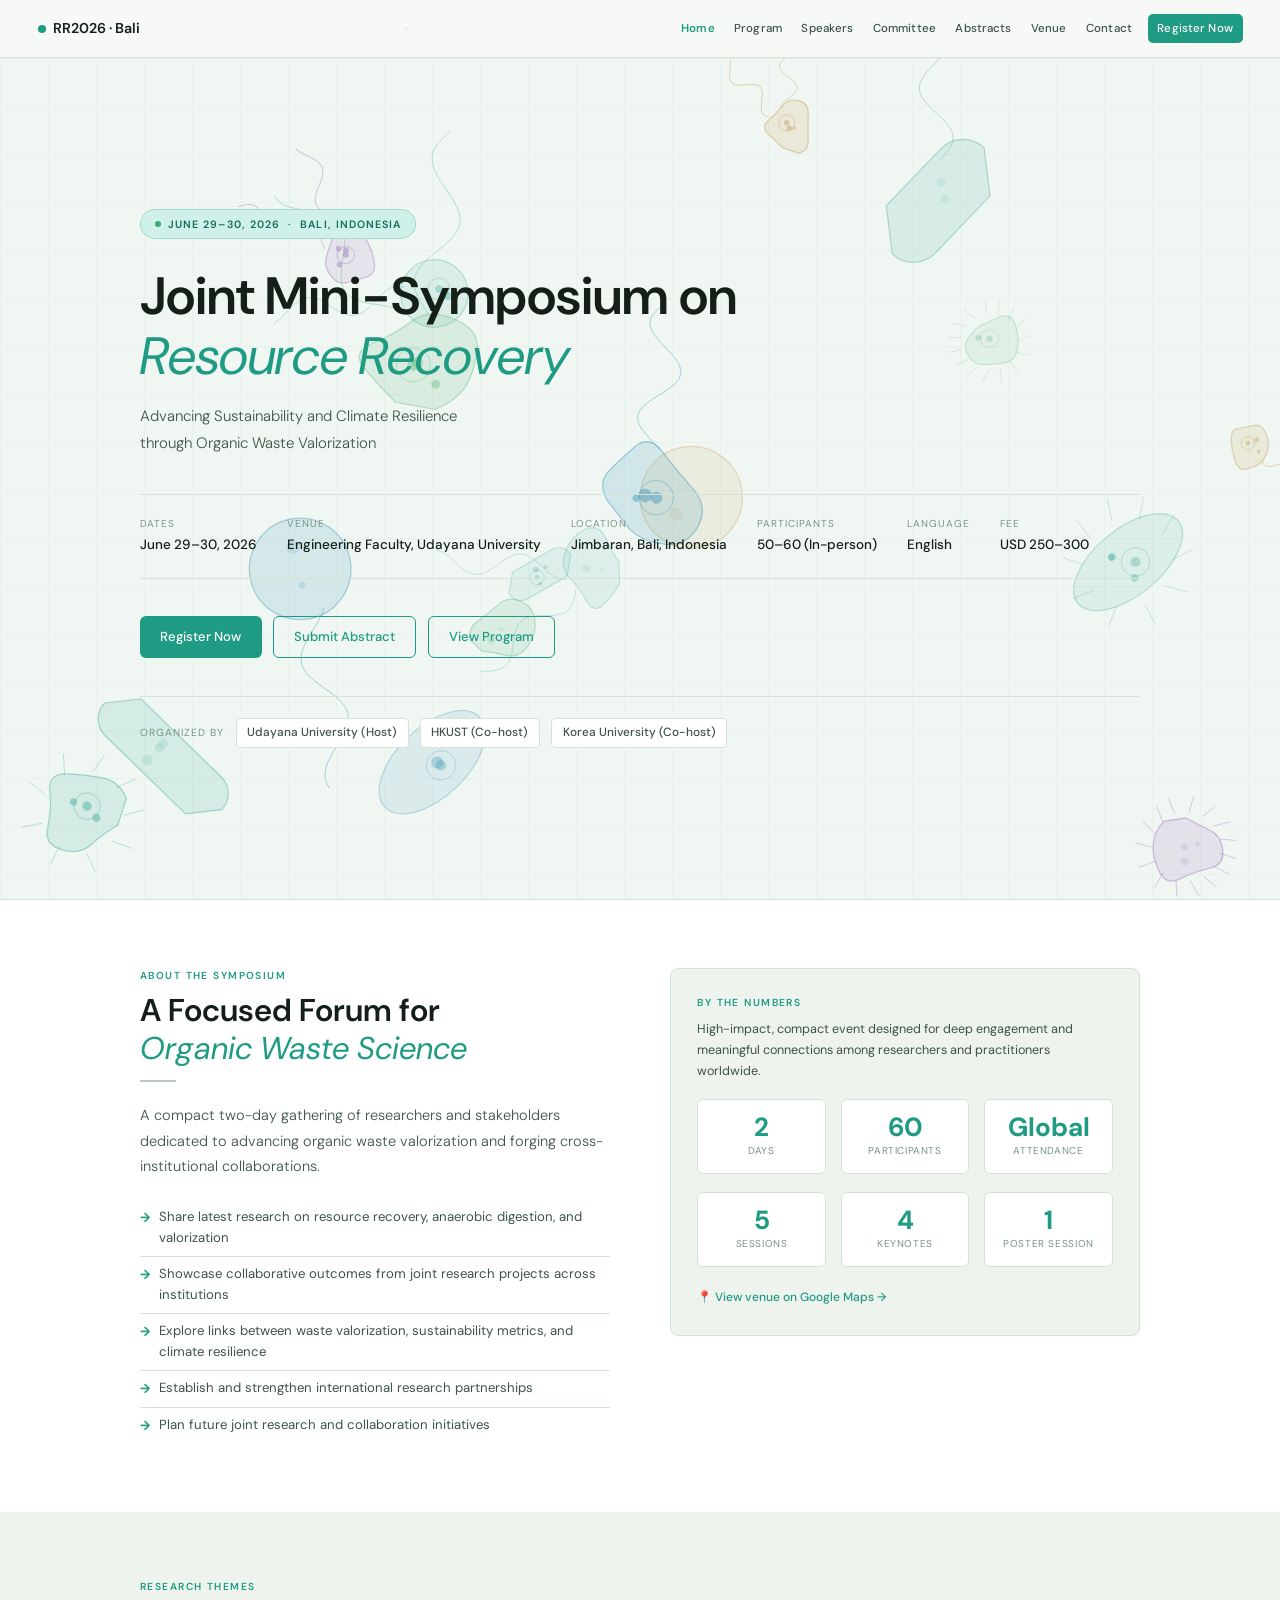
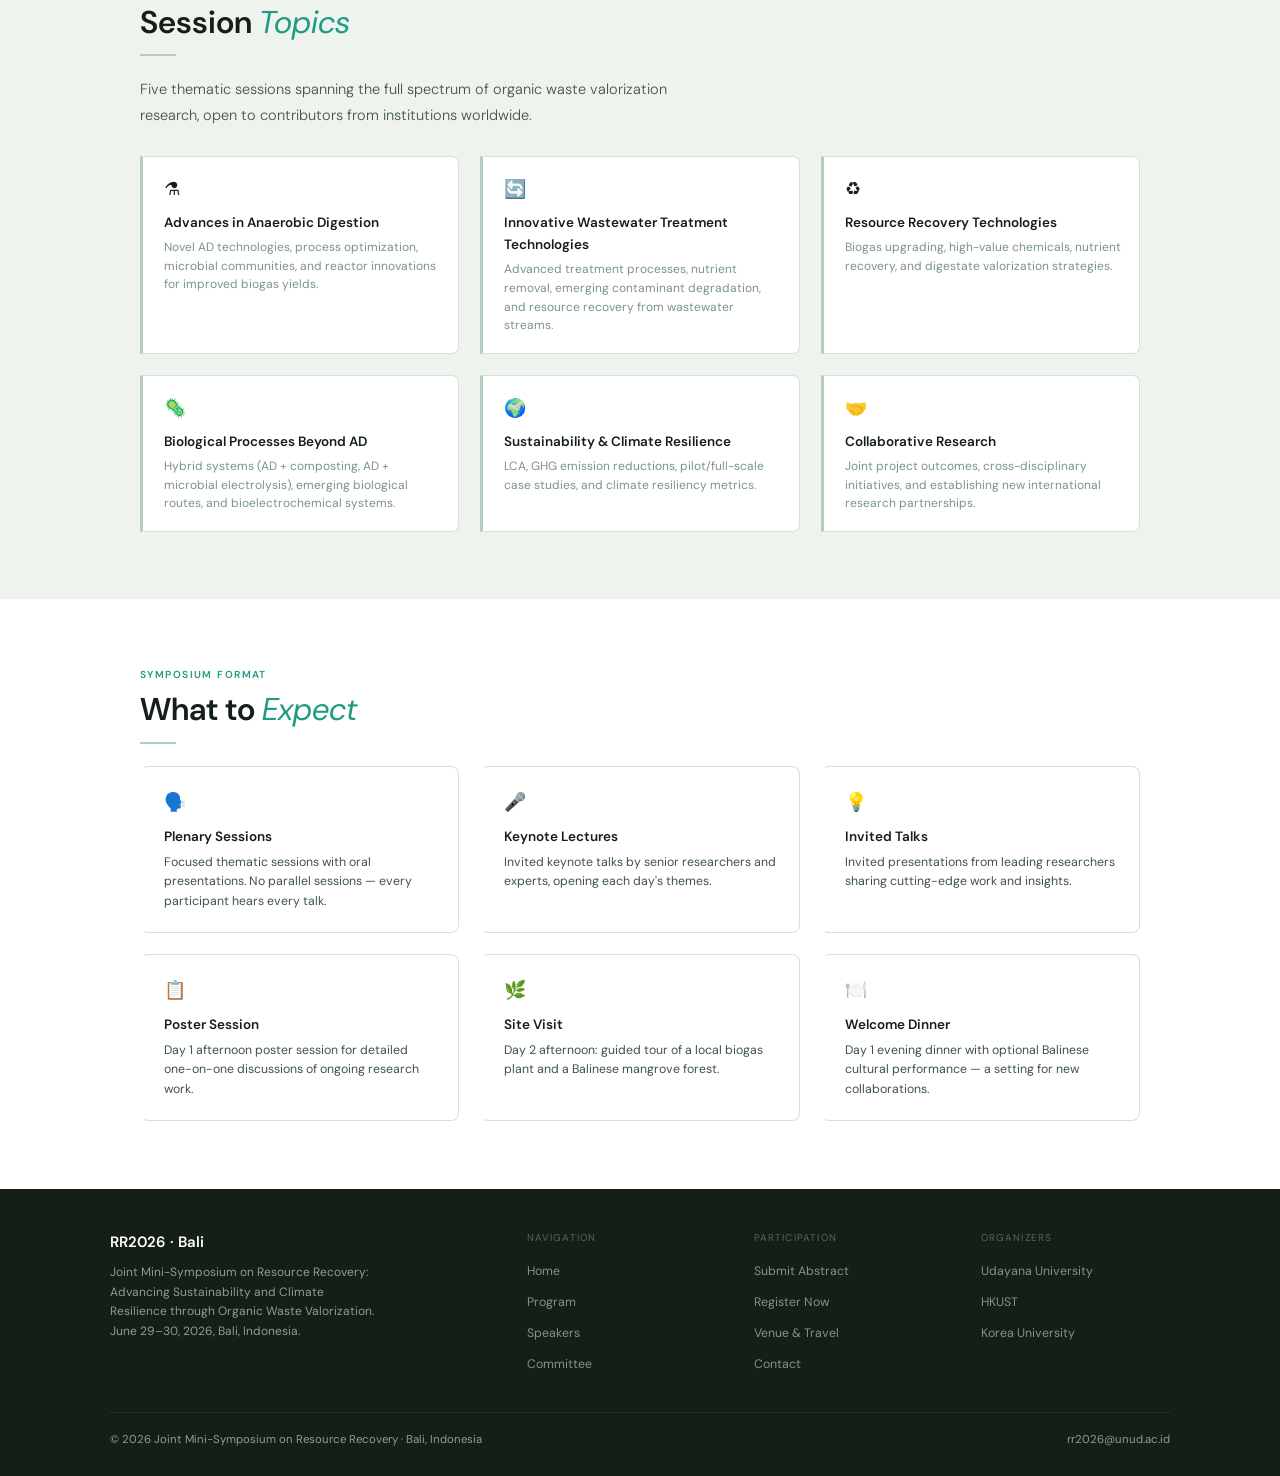
==== commit 5dff2de1: "index.html" ====
--- a/index.html
+++ b/index.html
@@ -12,7 +12,12 @@
 <!-- ── NAV ── -->
 <nav>
   <div class="nav-logo"><span class="dot"></span> RR2026 &middot; Bali</div>
-  <div class="nav-links">
+  <button class="hamburger" id="hamburger" aria-label="Toggle menu">
+    <span></span>
+    <span></span>
+    <span></span>
+  </button>
+  <div class="nav-links" id="navLinks">
     <a data-page="home"      href="index.html"     class="active">Home</a>
     <a data-page="program"   href="program.html">Program</a>
     <a data-page="speakers"  href="speakers.html">Speakers</a>
@@ -23,6 +28,7 @@
     <a data-page="register"  href="register.html" class="nav-cta">Register Now</a>
   </div>
 </nav>
+<div class="nav-overlay" id="navOverlay"></div>
 
 <!-- ── HERO ── -->
 <div style="padding-top:58px;">
--- a/style.css
+++ b/style.css
@@ -95,6 +95,13 @@
 .sec-white  { background: var(--surface); }
 .sec-teal   { background: var(--teal); }
 .sec-dark   { background: var(--text); }
+
+.about-grid { 
+  display: grid; 
+  grid-template-columns: 1fr 1fr; 
+  gap: 4rem; 
+  align-items: start; 
+}
 
 /* ── NAV ── */
 nav {
@@ -498,7 +505,12 @@
   .grid-4   { grid-template-columns: 1fr 1fr; }
   .steps-row { grid-template-columns: 1fr 1fr; }
   .footer-grid { grid-template-columns: 1fr 1fr; }
-}
+  
+  /* Hero adjustments for tablets */
+  .hero-content { padding: 3rem 1.5rem 3rem; }
+  .hero-meta { gap: 1.5rem; }
+}
+
 @media (max-width: 580px) {
   .grid-3, .grid-4, .steps-row { grid-template-columns: 1fr; }
   .form-row { grid-template-columns: 1fr; }
@@ -506,4 +518,148 @@
   .nav-links a { font-size: 0.72rem; padding: 0.28rem 0.4rem; }
   .footer-grid { grid-template-columns: 1fr; }
   .microbe-key { display: none; }
-}
+  
+  /* Enhanced mobile styles */
+  .container { padding: 0 1.25rem; }
+  section { padding: 3rem 0; }
+  
+  /* Hero mobile optimizations */
+  .hero { min-height: auto; }
+  .hero-content { padding: 2.5rem 1.25rem 2.5rem; }
+  .hero h1 { font-size: 1.75rem; margin-bottom: 0.85rem; }
+  .hero-sub { font-size: 0.92rem; margin-bottom: 1.75rem; }
+  .hero-meta { 
+    gap: 1rem; 
+    padding: 1rem 0;
+    flex-direction: column;
+    align-items: flex-start;
+  }
+  .meta-item { 
+    display: grid;
+    grid-template-columns: 100px 1fr;
+    gap: 0.5rem;
+    width: 100%;
+  }
+  .meta-lbl { font-size: 0.65rem; }
+  .meta-val { font-size: 0.85rem; }
+  .hero-btns { 
+    flex-direction: column; 
+    width: 100%;
+    gap: 0.6rem;
+  }
+  .hero-btns .btn { 
+    width: 100%; 
+    justify-content: center;
+    padding: 0.72rem 1rem;
+  }
+  .hosts-strip { 
+    margin-top: 1.75rem; 
+    padding-top: 1rem;
+    flex-direction: column;
+    align-items: flex-start;
+    gap: 0.6rem;
+  }
+  
+  /* Section titles */
+  .section-title { font-size: 1.5rem; }
+  .section-lead { font-size: 0.9rem; }
+  
+  /* Grid layouts for cards */
+  .topic-card, .info-card { 
+    padding: 1.15rem;
+  }
+  .topic-icon { font-size: 1.75rem; }
+  .topic-title { font-size: 0.95rem; }
+  .topic-desc { font-size: 0.82rem; }
+  
+  .ic-icon { font-size: 1.75rem; }
+  .ic-title { font-size: 0.95rem; }
+  .ic-text { font-size: 0.82rem; }
+  
+  /* About section grid */
+  .about-grid {
+    grid-template-columns: 1fr !important;
+    gap: 2.5rem !important;
+  }
+  
+  /* Stats box */
+  .stat-box { padding: 1.35rem 1.15rem; }
+  .stat-row { gap: 0.75rem; }
+  .stat-num { font-size: 1.5rem; }
+  .stat-lbl { font-size: 0.72rem; }
+  
+  /* Page headers */
+  .page-header { padding: 2rem 0 1.5rem; }
+  .page-header h1 { font-size: 1.75rem; }
+  
+  /* Speaker cards */
+  .speaker-card { padding: 1rem; }
+  .speaker-avatar { width: 56px; height: 56px; }
+  .speaker-initials { font-size: 1rem; }
+  .spk-name { font-size: 0.9rem; }
+  .spk-role { font-size: 0.75rem; }
+  .spk-affil { font-size: 0.73rem; }
+  .spk-slot { font-size: 0.7rem; }
+  
+  /* Committee cards */
+  .comm-card { padding: 1rem; }
+  .comm-avatar { width: 56px; height: 56px; }
+  .comm-initials { font-size: 1rem; }
+  .comm-name { font-size: 0.9rem; }
+  .comm-role { font-size: 0.75rem; }
+  .comm-affil { font-size: 0.73rem; }
+  
+  /* Timeline */
+  .timeline-item { padding-left: 1.75rem; }
+  .timeline-dot { width: 10px; height: 10px; left: 0; }
+  .tl-time { font-size: 0.7rem; }
+  .tl-title { font-size: 0.88rem; }
+  .tl-desc { font-size: 0.78rem; }
+  
+  /* Program tables */
+  .prog-day { padding: 1.15rem; }
+  .prog-meta .pm-item { font-size: 0.72rem; }
+  .prog-table { font-size: 0.82rem; }
+  
+  /* Forms */
+  .form-card { padding: 1.35rem; }
+  .form-card h3 { font-size: 1.05rem; margin-bottom: 1.15rem; }
+  
+  /* Footer */
+  footer { padding: 2rem 1.25rem 1.5rem; }
+  .footer-grid { gap: 2rem; }
+  .footer-bottom { 
+    flex-direction: column; 
+    gap: 0.75rem; 
+    text-align: center;
+  }
+  
+  /* Navigation mobile improvements */
+  .nav-logo { font-size: 0.88rem; }
+  .nav-links { gap: 0.1rem; }
+  .nav-cta { 
+    margin-left: 0.25rem;
+    padding: 0.32rem 0.55rem !important;
+  }
+  
+  /* Countdown (if kept) */
+  .countdown-bar { 
+    padding: 1rem 1.25rem; 
+    gap: 1rem;
+    flex-direction: column;
+  }
+  .cd-lbl { font-size: 0.68rem; }
+  .cd-units { gap: 0.75rem; }
+  .cd-num { font-size: 1.35rem; min-width: 38px; }
+  .cd-unit-lbl { font-size: 0.65rem; }
+}
+
+/* Extra small devices */
+@media (max-width: 380px) {
+  .hero h1 { font-size: 1.5rem; }
+  .hero-badge { font-size: 0.65rem; padding: 0.3rem 0.7rem; }
+  .section-title { font-size: 1.35rem; }
+  .nav-links a { font-size: 0.68rem; padding: 0.25rem 0.35rem; }
+  .btn { font-size: 0.82rem; padding: 0.65rem 1.1rem; }
+  .topic-card, .info-card { padding: 1rem; }
+}
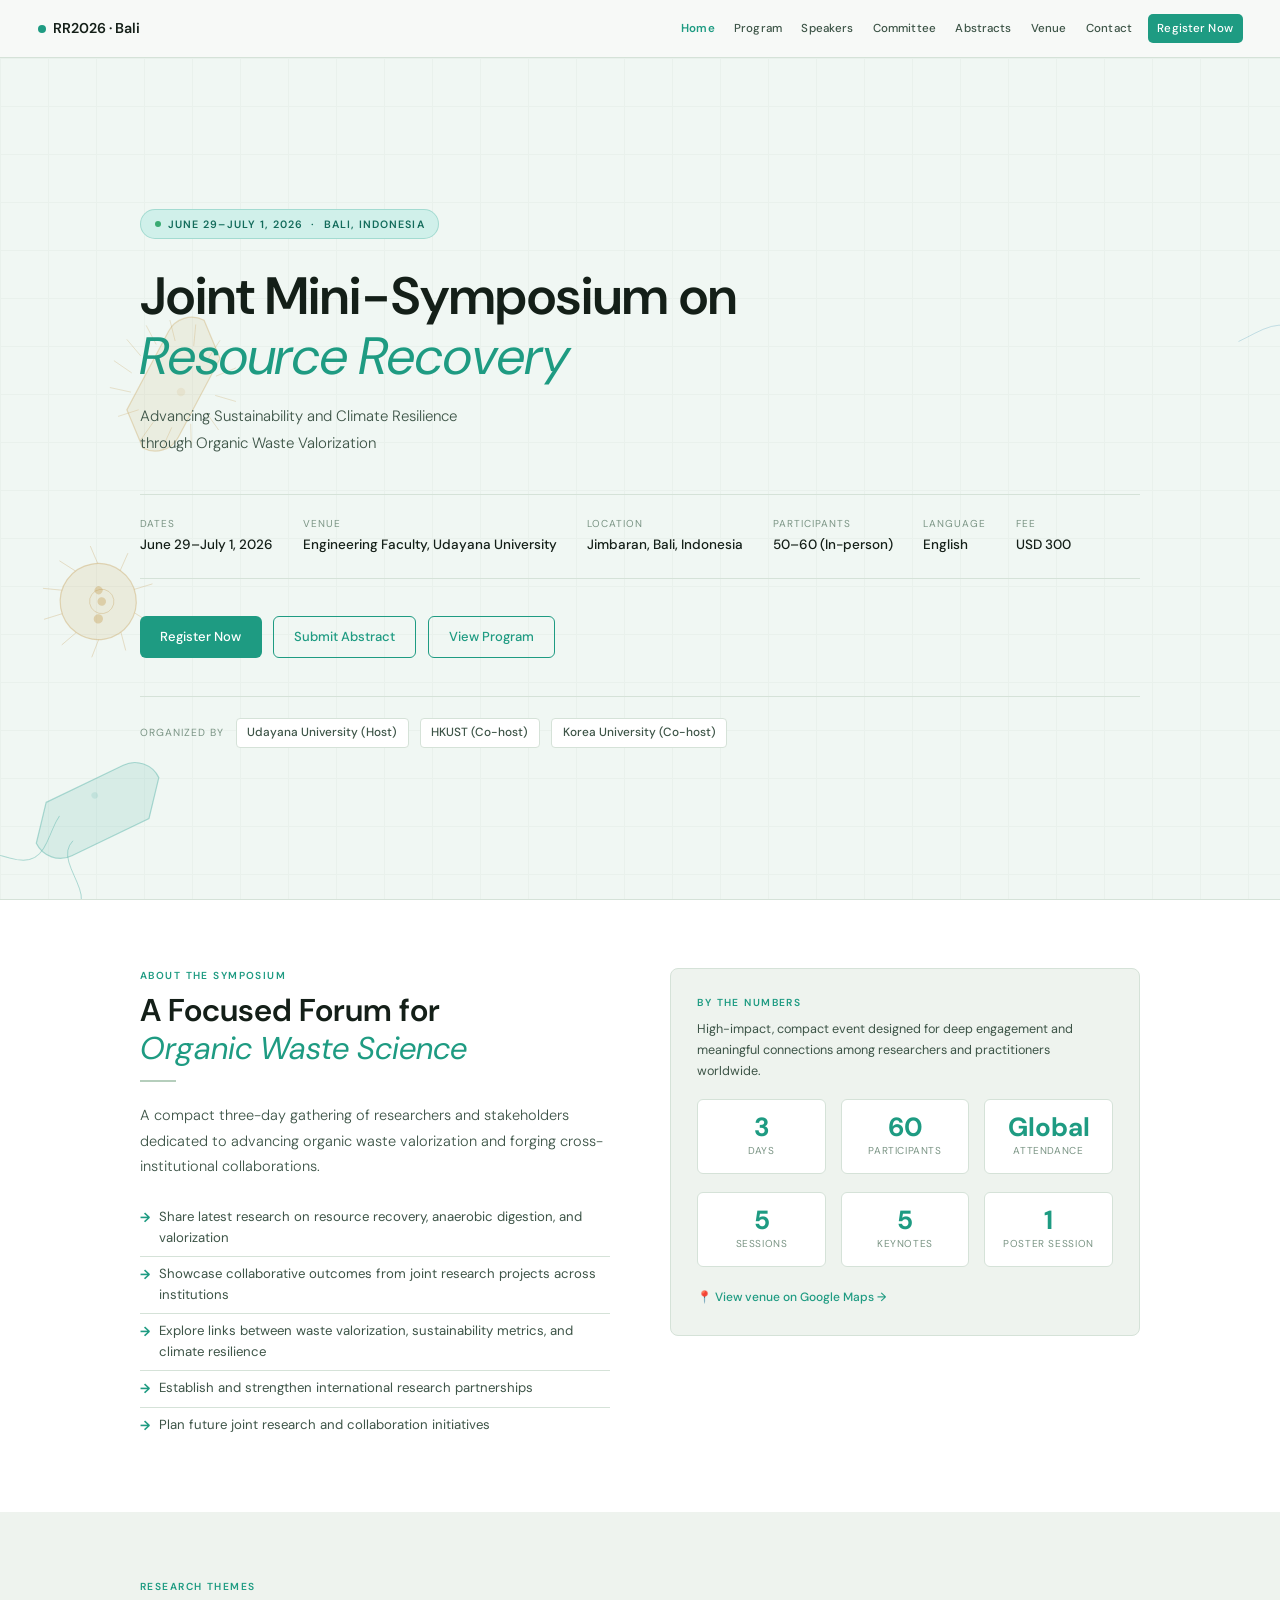
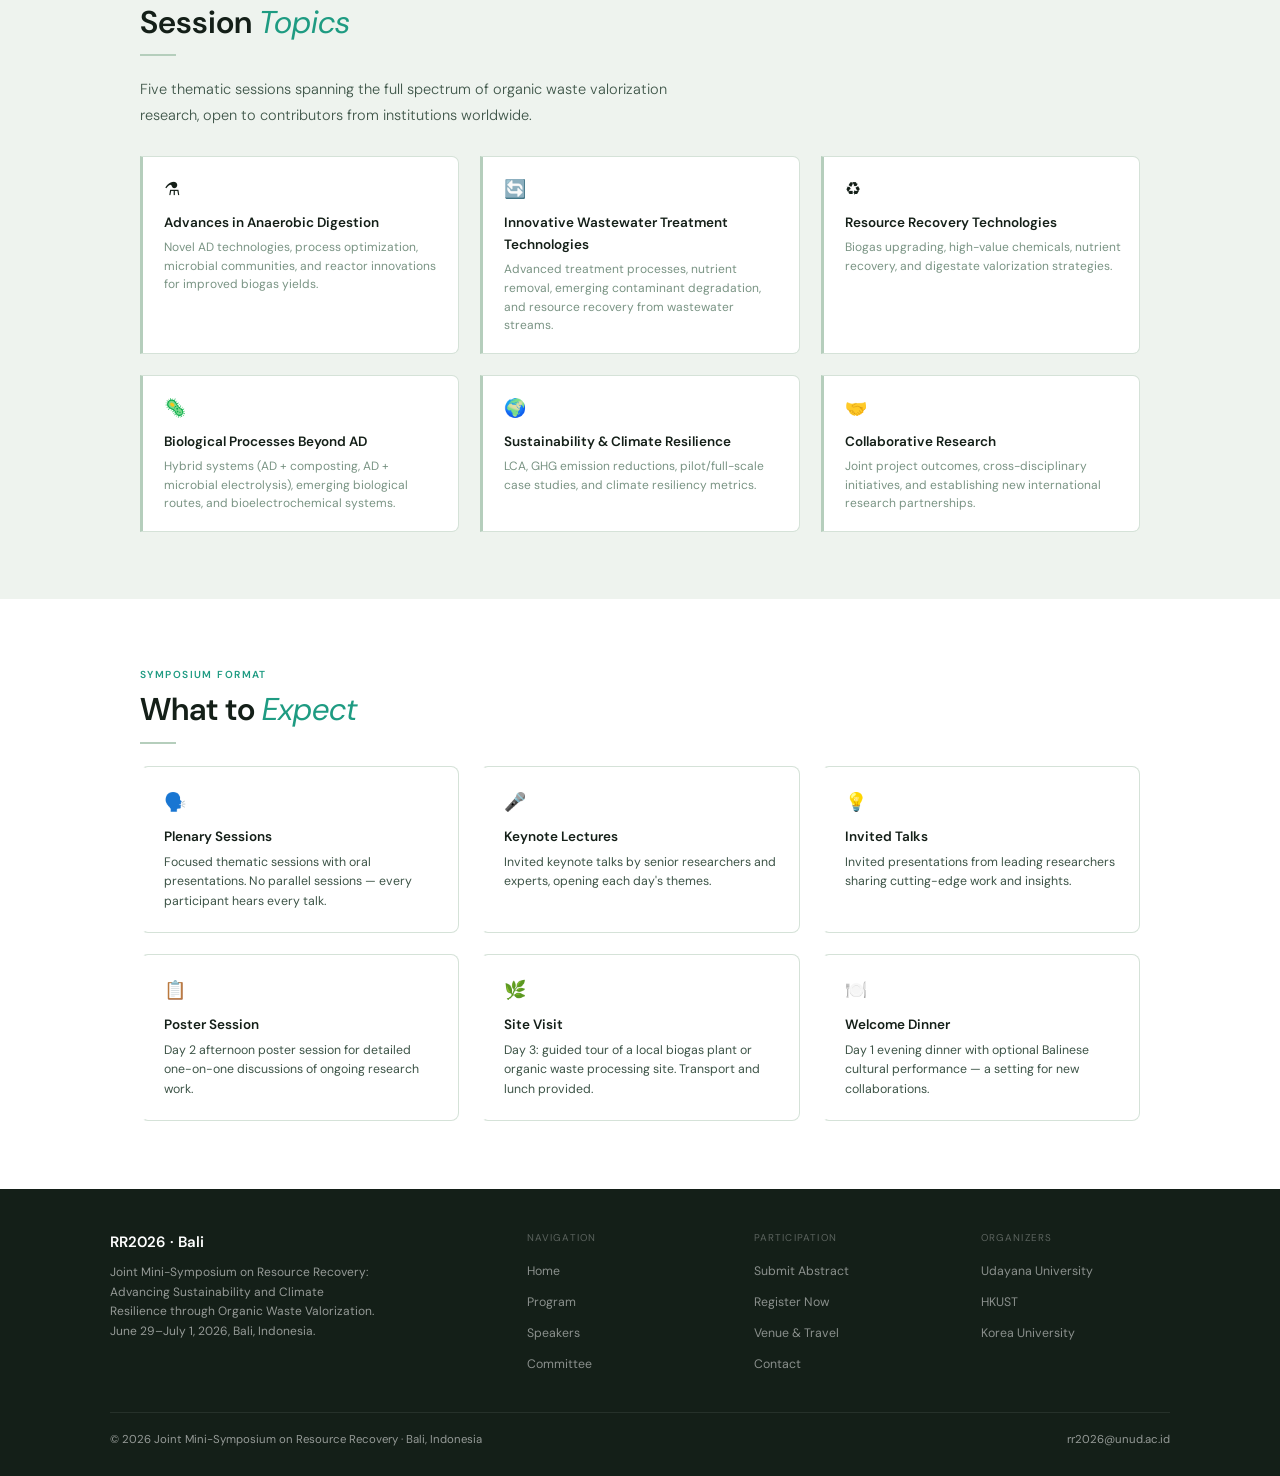
==== commit a1193025: "index.html" ====
--- a/index.html
+++ b/index.html
@@ -4,7 +4,7 @@
 <meta charset="UTF-8">
 <meta name="viewport" content="width=device-width, initial-scale=1.0">
 <title>Home | RR2026 — Joint Mini-Symposium on Resource Recovery, Bali</title>
-<meta name="description" content="Joint Mini-Symposium on Resource Recovery — Advancing Sustainability and Climate Resilience through Organic Waste Valorization. June 29–30, 2026, Udayana University, Bali, Indonesia.">
+<meta name="description" content="Joint Mini-Symposium on Resource Recovery — Advancing Sustainability and Climate Resilience through Organic Waste Valorization. June 29–July 1, 2026, Udayana University, Bali, Indonesia.">
 <link rel="stylesheet" href="style.css">
 </head>
 <body>
@@ -35,16 +35,16 @@
   <div class="hero">
     <canvas id="microbe-canvas"></canvas>
     <div class="hero-content">
-      <div class="hero-badge"><span class="live-dot"></span> June 29–30, 2026 &nbsp;&middot;&nbsp; Bali, Indonesia</div>
+      <div class="hero-badge"><span class="live-dot"></span> June 29–July 1, 2026 &nbsp;&middot;&nbsp; Bali, Indonesia</div>
       <h1>Joint Mini-Symposium on<br><em>Resource Recovery</em></h1>
       <p class="hero-sub">Advancing Sustainability and Climate Resilience<br>through Organic Waste Valorization</p>
       <div class="hero-meta">
-        <div class="meta-item"><span class="meta-lbl">Dates</span><span class="meta-val">June 29–30, 2026</span></div>
+        <div class="meta-item"><span class="meta-lbl">Dates</span><span class="meta-val">June 29–July 1, 2026</span></div>
         <div class="meta-item"><span class="meta-lbl">Venue</span><span class="meta-val">Engineering Faculty, Udayana University</span></div>
         <div class="meta-item"><span class="meta-lbl">Location</span><span class="meta-val">Jimbaran, Bali, Indonesia</span></div>
         <div class="meta-item"><span class="meta-lbl">Participants</span><span class="meta-val">50–60 (In-person)</span></div>
         <div class="meta-item"><span class="meta-lbl">Language</span><span class="meta-val">English</span></div>
-        <div class="meta-item"><span class="meta-lbl">Fee</span><span class="meta-val">USD 250–300</span></div>
+        <div class="meta-item"><span class="meta-lbl">Fee</span><span class="meta-val">USD 300</span></div>
       </div>
       <div class="hero-btns">
         <a href="register.html" class="btn btn-teal">Register Now</a>
@@ -68,7 +68,7 @@
           <p class="eyebrow">About the Symposium</p>
           <h2 class="section-title">A Focused Forum for<br><em>Organic Waste Science</em></h2>
           <div class="rule"></div>
-          <p class="section-lead">A compact two-day gathering of researchers and stakeholders dedicated to advancing organic waste valorization and forging cross-institutional collaborations.</p>
+          <p class="section-lead">A compact three-day gathering of researchers and stakeholders dedicated to advancing organic waste valorization and forging cross-institutional collaborations.</p>
           <ul class="checklist" style="margin-top:1.35rem;">
             <li><span class="ck-icon">→</span>Share latest research on resource recovery, anaerobic digestion, and valorization</li>
             <li><span class="ck-icon">→</span>Showcase collaborative outcomes from joint research projects across institutions</li>
@@ -82,13 +82,13 @@
             <p class="eyebrow">By the Numbers</p>
             <p style="font-size:0.84rem;color:var(--text2);margin-top:0.2rem;">High-impact, compact event designed for deep engagement and meaningful connections among researchers and practitioners worldwide.</p>
             <div class="stat-row">
-              <div class="stat-item"><div class="stat-num">2</div><div class="stat-lbl">Days</div></div>
+              <div class="stat-item"><div class="stat-num">3</div><div class="stat-lbl">Days</div></div>
               <div class="stat-item"><div class="stat-num">60</div><div class="stat-lbl">Participants</div></div>
               <div class="stat-item"><div class="stat-num">Global</div><div class="stat-lbl">Attendance</div></div>
             </div>
             <div class="stat-row">
               <div class="stat-item"><div class="stat-num">5</div><div class="stat-lbl">Sessions</div></div>
-              <div class="stat-item"><div class="stat-num">4</div><div class="stat-lbl">Keynotes</div></div>
+              <div class="stat-item"><div class="stat-num">5</div><div class="stat-lbl">Keynotes</div></div>
               <div class="stat-item"><div class="stat-num">1</div><div class="stat-lbl">Poster Session</div></div>
             </div>
             <div style="margin-top:1.1rem;">
@@ -128,8 +128,8 @@
         <div class="card info-card"><div class="ic-icon">🗣️</div><div class="ic-title">Plenary Sessions</div><div class="ic-text">Focused thematic sessions with oral presentations. No parallel sessions — every participant hears every talk.</div></div>
         <div class="card info-card"><div class="ic-icon">🎤</div><div class="ic-title">Keynote Lectures</div><div class="ic-text">Invited keynote talks by senior researchers and experts, opening each day's themes.</div></div>
         <div class="card info-card"><div class="ic-icon">💡</div><div class="ic-title">Invited Talks</div><div class="ic-text">Invited presentations from leading researchers sharing cutting-edge work and insights.</div></div>
-        <div class="card info-card"><div class="ic-icon">📋</div><div class="ic-title">Poster Session</div><div class="ic-text">Day 1 afternoon poster session for detailed one-on-one discussions of ongoing research work.</div></div>
-        <div class="card info-card"><div class="ic-icon">🌿</div><div class="ic-title">Site Visit</div><div class="ic-text">Day 2 afternoon: guided tour of a local biogas plant and a Balinese mangrove forest.</div></div>
+        <div class="card info-card"><div class="ic-icon">📋</div><div class="ic-title">Poster Session</div><div class="ic-text">Day 2 afternoon poster session for detailed one-on-one discussions of ongoing research work.</div></div>
+        <div class="card info-card"><div class="ic-icon">🌿</div><div class="ic-title">Site Visit</div><div class="ic-text">Day 3: guided tour of a local biogas plant or organic waste processing site. Transport and lunch provided.</div></div>
         <div class="card info-card"><div class="ic-icon">🍽️</div><div class="ic-title">Welcome Dinner</div><div class="ic-text">Day 1 evening dinner with optional Balinese cultural performance — a setting for new collaborations.</div></div>
       </div>
     </div>
@@ -141,7 +141,7 @@
   <div class="footer-grid">
     <div class="footer-brand">
       <div class="footer-name">RR2026 · Bali</div>
-      <p>Joint Mini-Symposium on Resource Recovery: Advancing Sustainability and Climate Resilience through Organic Waste Valorization. June 29–30, 2026, Bali, Indonesia.</p>
+      <p>Joint Mini-Symposium on Resource Recovery: Advancing Sustainability and Climate Resilience through Organic Waste Valorization. June 29–July 1, 2026, Bali, Indonesia.</p>
     </div>
     <div>
       <div class="footer-col-ttl">Navigation</div>
--- a/style.css
+++ b/style.css
@@ -116,6 +116,7 @@
 .nav-logo {
   font-size: 0.95rem; font-weight: 600; color: var(--text);
   display: flex; align-items: center; gap: 0.5rem;
+  z-index: 1001;
 }
 .nav-logo .dot {
   width: 8px; height: 8px; border-radius: 50%;
@@ -135,6 +136,53 @@
 .nav-links a.active { color: var(--teal); font-weight: 600; }
 .nav-cta { background: var(--teal) !important; color: white !important; margin-left: 0.4rem; }
 .nav-cta:hover { background: var(--teal-d) !important; }
+
+/* Hamburger menu (hidden on desktop) */
+.hamburger {
+  display: none;
+  flex-direction: column;
+  gap: 5px;
+  background: none;
+  border: none;
+  cursor: pointer;
+  padding: 8px;
+  z-index: 1001;
+  position: relative;
+}
+.hamburger span {
+  width: 24px;
+  height: 2px;
+  background: var(--text);
+  transition: all 0.3s ease;
+  border-radius: 2px;
+}
+.hamburger.active span:nth-child(1) {
+  transform: rotate(45deg) translate(7px, 7px);
+}
+.hamburger.active span:nth-child(2) {
+  opacity: 0;
+}
+.hamburger.active span:nth-child(3) {
+  transform: rotate(-45deg) translate(7px, -7px);
+}
+
+/* Overlay for mobile menu */
+.nav-overlay {
+  display: none;
+  position: fixed;
+  top: 0;
+  left: 0;
+  right: 0;
+  bottom: 0;
+  background: rgba(0, 0, 0, 0.5);
+  z-index: 998;
+  opacity: 0;
+  transition: opacity 0.3s ease;
+}
+.nav-overlay.active {
+  display: block;
+  opacity: 1;
+}
 
 /* ── Pages ── */
 .page { display: none; padding-top: 58px; min-height: 100vh; }
@@ -515,9 +563,61 @@
   .grid-3, .grid-4, .steps-row { grid-template-columns: 1fr; }
   .form-row { grid-template-columns: 1fr; }
   nav { padding: 0 1rem; }
-  .nav-links a { font-size: 0.72rem; padding: 0.28rem 0.4rem; }
   .footer-grid { grid-template-columns: 1fr; }
   .microbe-key { display: none; }
+  
+  /* Mobile hamburger menu */
+  .hamburger {
+    display: flex;
+  }
+  
+  .nav-links {
+    position: fixed;
+    top: 0;
+    right: -100%;
+    height: 100vh;
+    width: 280px;
+    max-width: 85%;
+    background: var(--surface);
+    flex-direction: column;
+    align-items: stretch;
+    gap: 0;
+    padding: 80px 0 20px;
+    box-shadow: -2px 0 20px rgba(0, 0, 0, 0.1);
+    transition: right 0.3s ease;
+    z-index: 999;
+    overflow-y: auto;
+  }
+  
+  .nav-links.active {
+    right: 0;
+  }
+  
+  .nav-links a {
+    font-size: 0.95rem;
+    padding: 1rem 1.5rem;
+    border-radius: 0;
+    border-bottom: 1px solid var(--border);
+    text-align: left;
+    display: block;
+  }
+  
+  .nav-links a:hover {
+    background: var(--bg);
+  }
+  
+  .nav-links a.active {
+    background: var(--teal-lt);
+    border-left: 3px solid var(--teal);
+  }
+  
+  .nav-cta {
+    margin: 1rem 1.5rem !important;
+    padding: 0.85rem 1.5rem !important;
+    text-align: center;
+    border-radius: 8px !important;
+    border-bottom: none !important;
+  }
   
   /* Enhanced mobile styles */
   .container { padding: 0 1.25rem; }
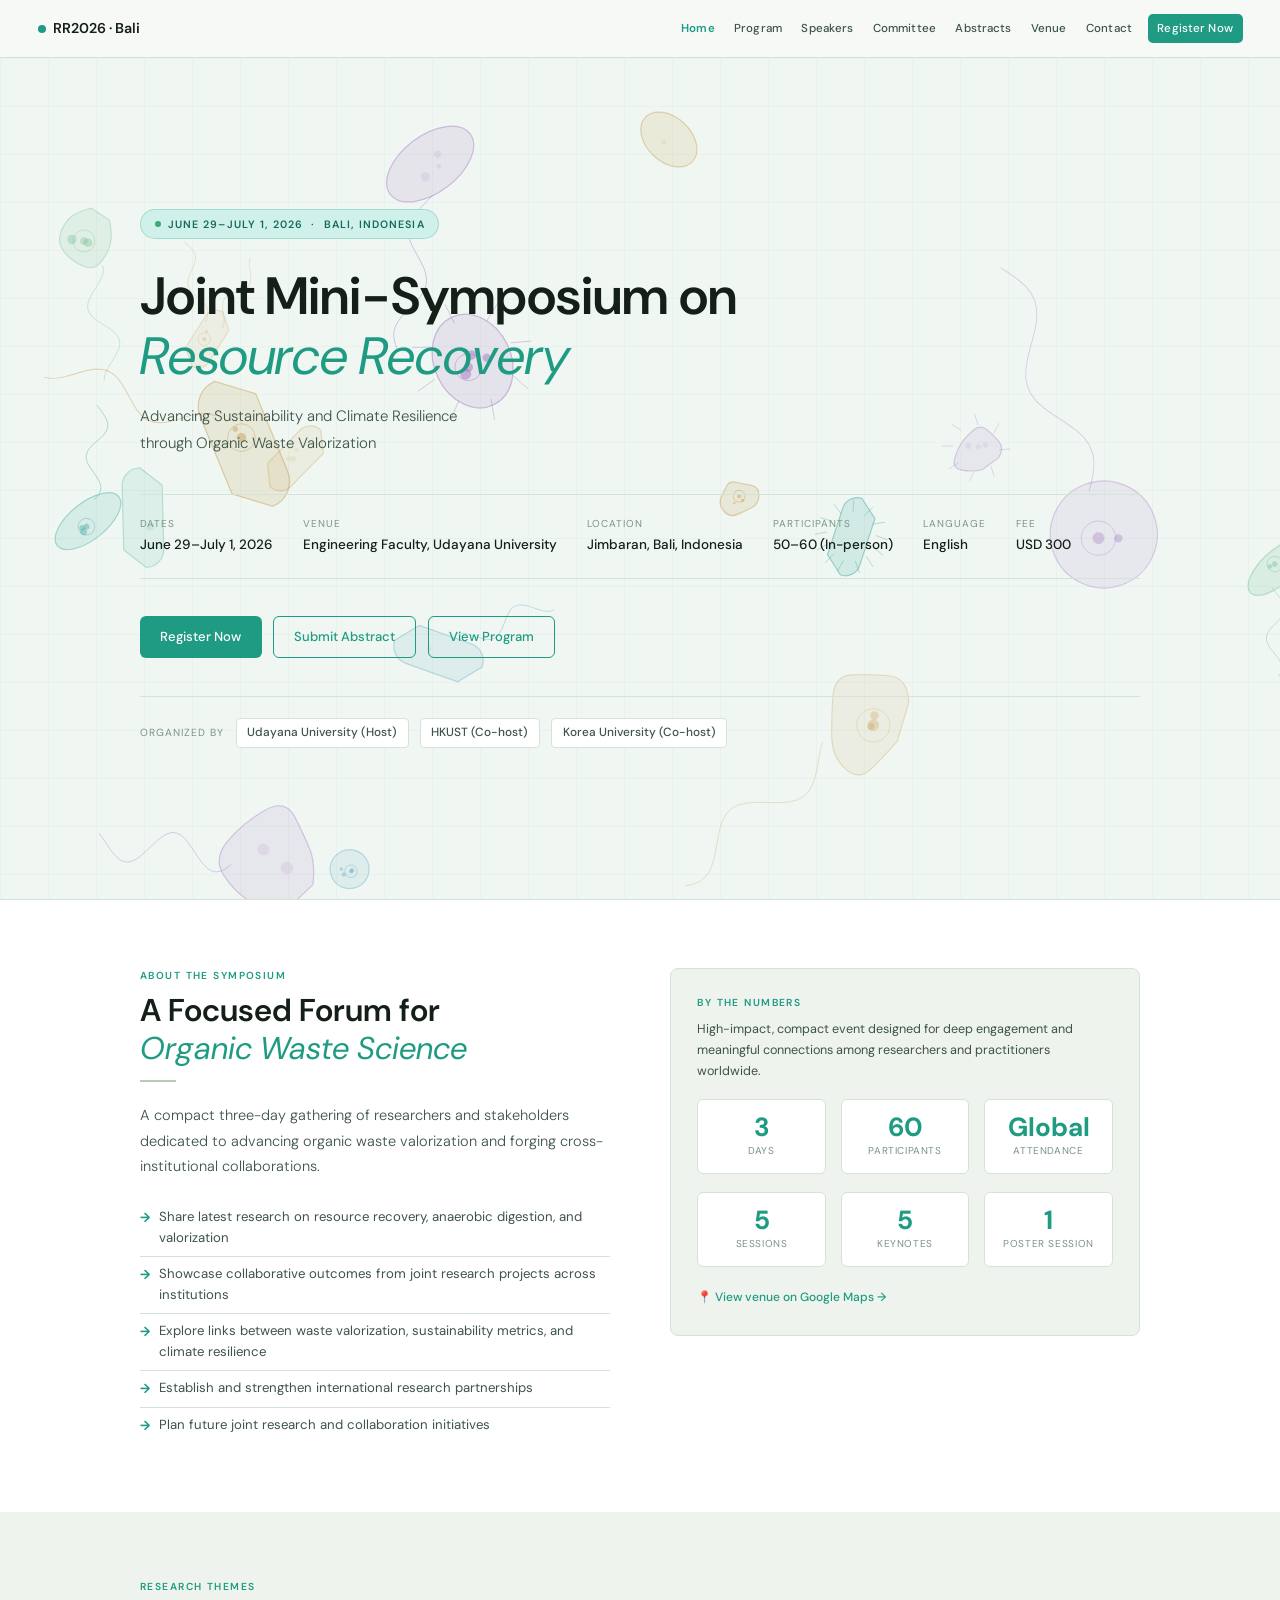
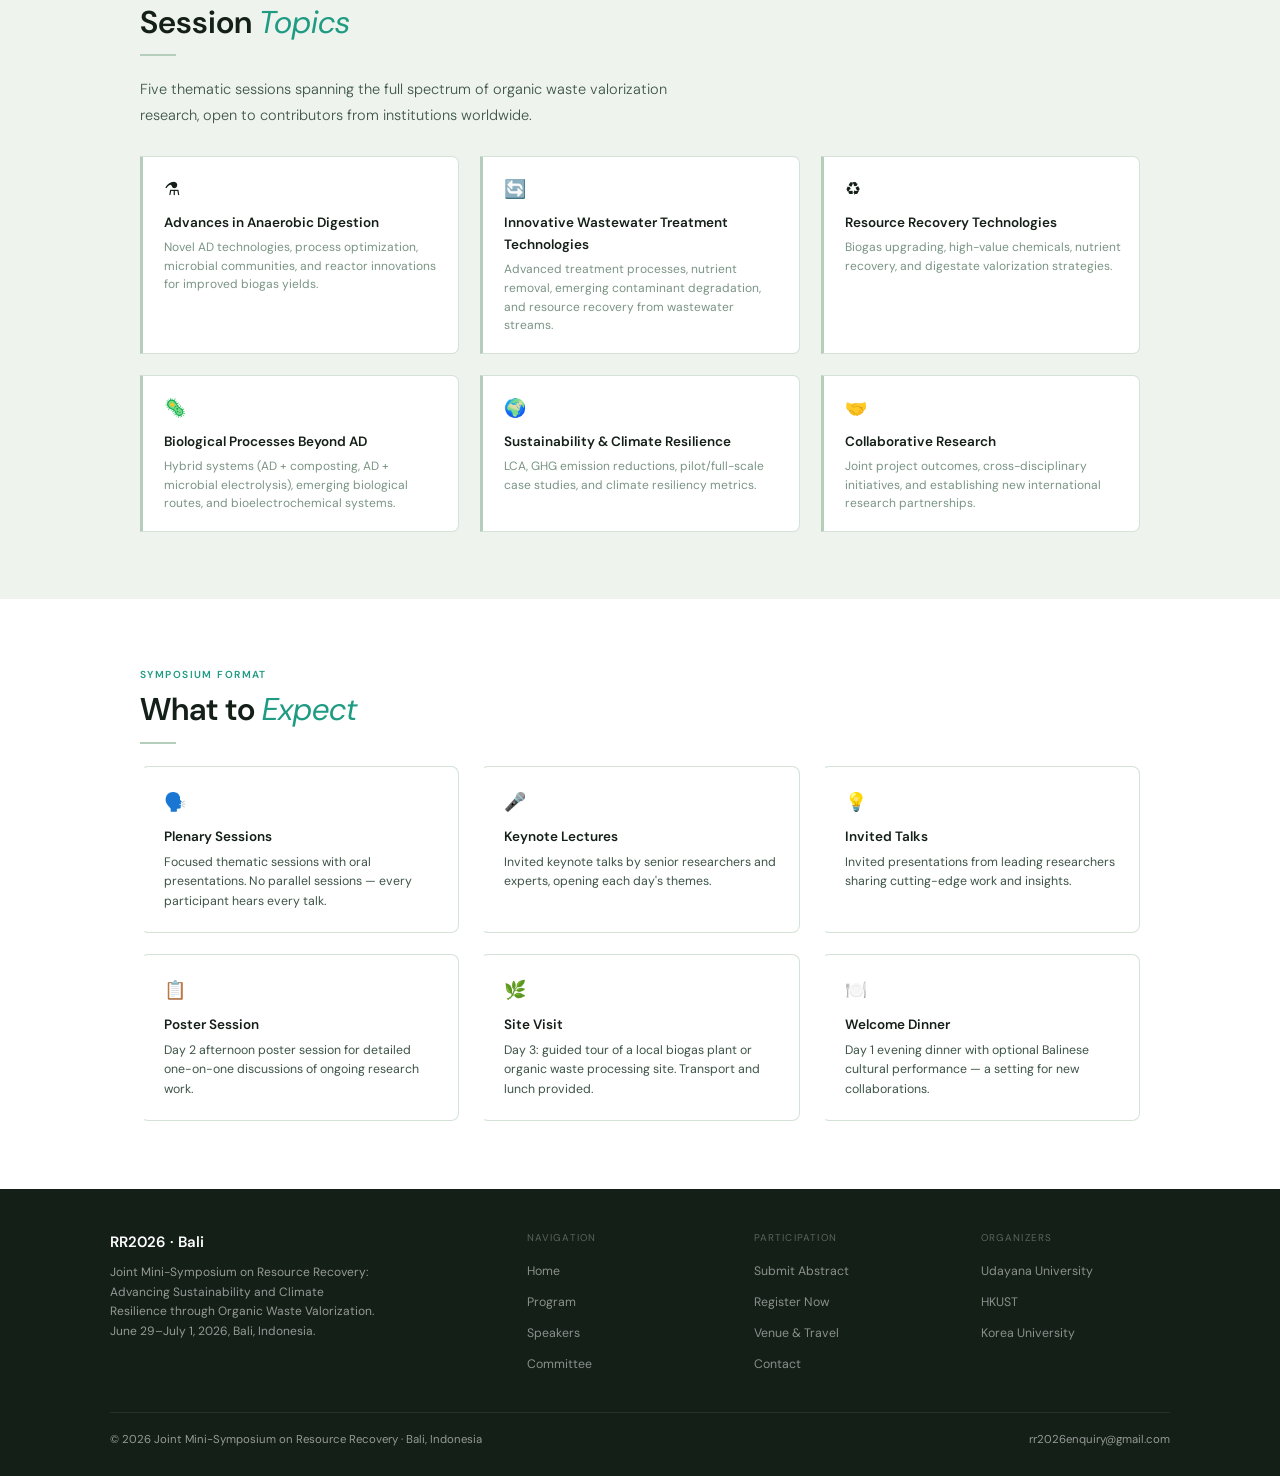
==== commit d7f0a032: "index.html" ====
--- a/index.html
+++ b/index.html
@@ -172,7 +172,7 @@
   </div>
   <div class="footer-bottom">
     <span>© 2026 Joint Mini-Symposium on Resource Recovery · Bali, Indonesia</span>
-    <span>rr2026@unud.ac.id</span>
+    <span><a href="mailto:rr2026enquiry@gmail.com" style="color:inherit;">rr2026enquiry@gmail.com</a></span>
   </div>
 </footer>
 
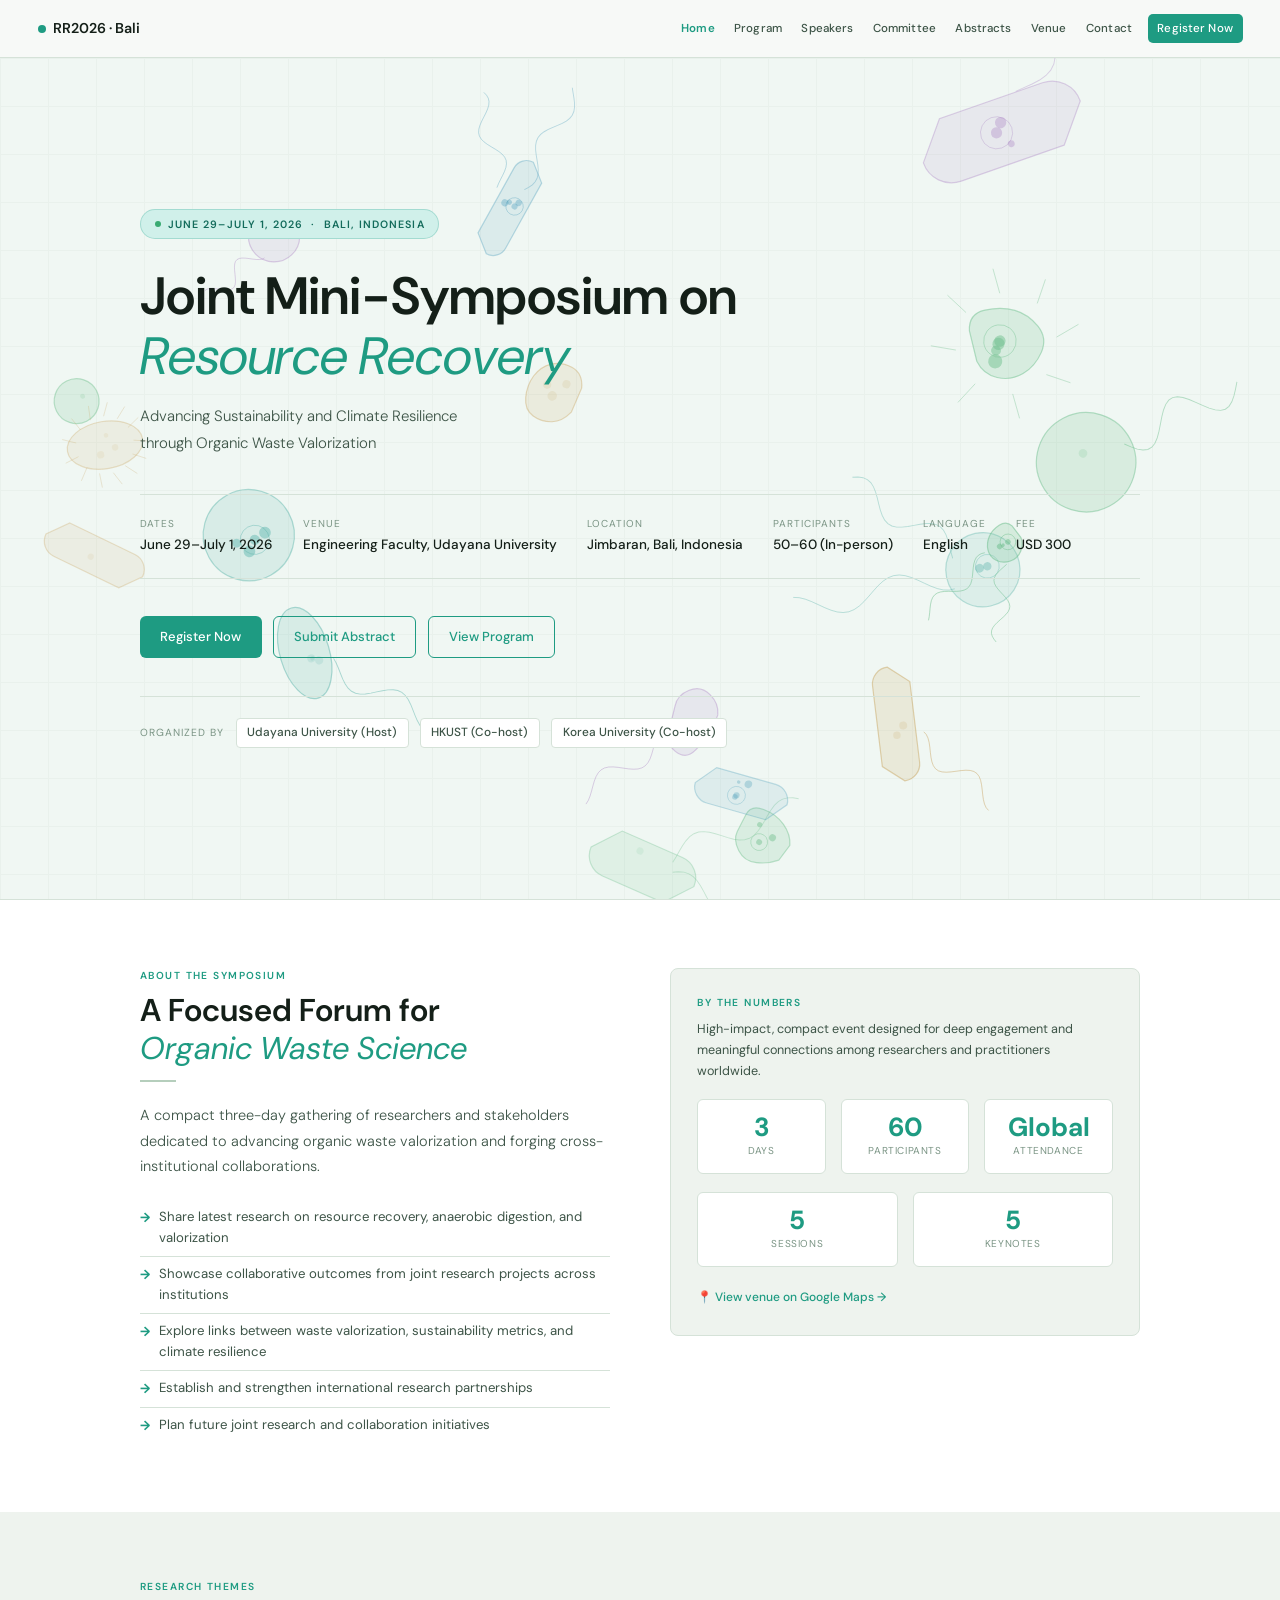
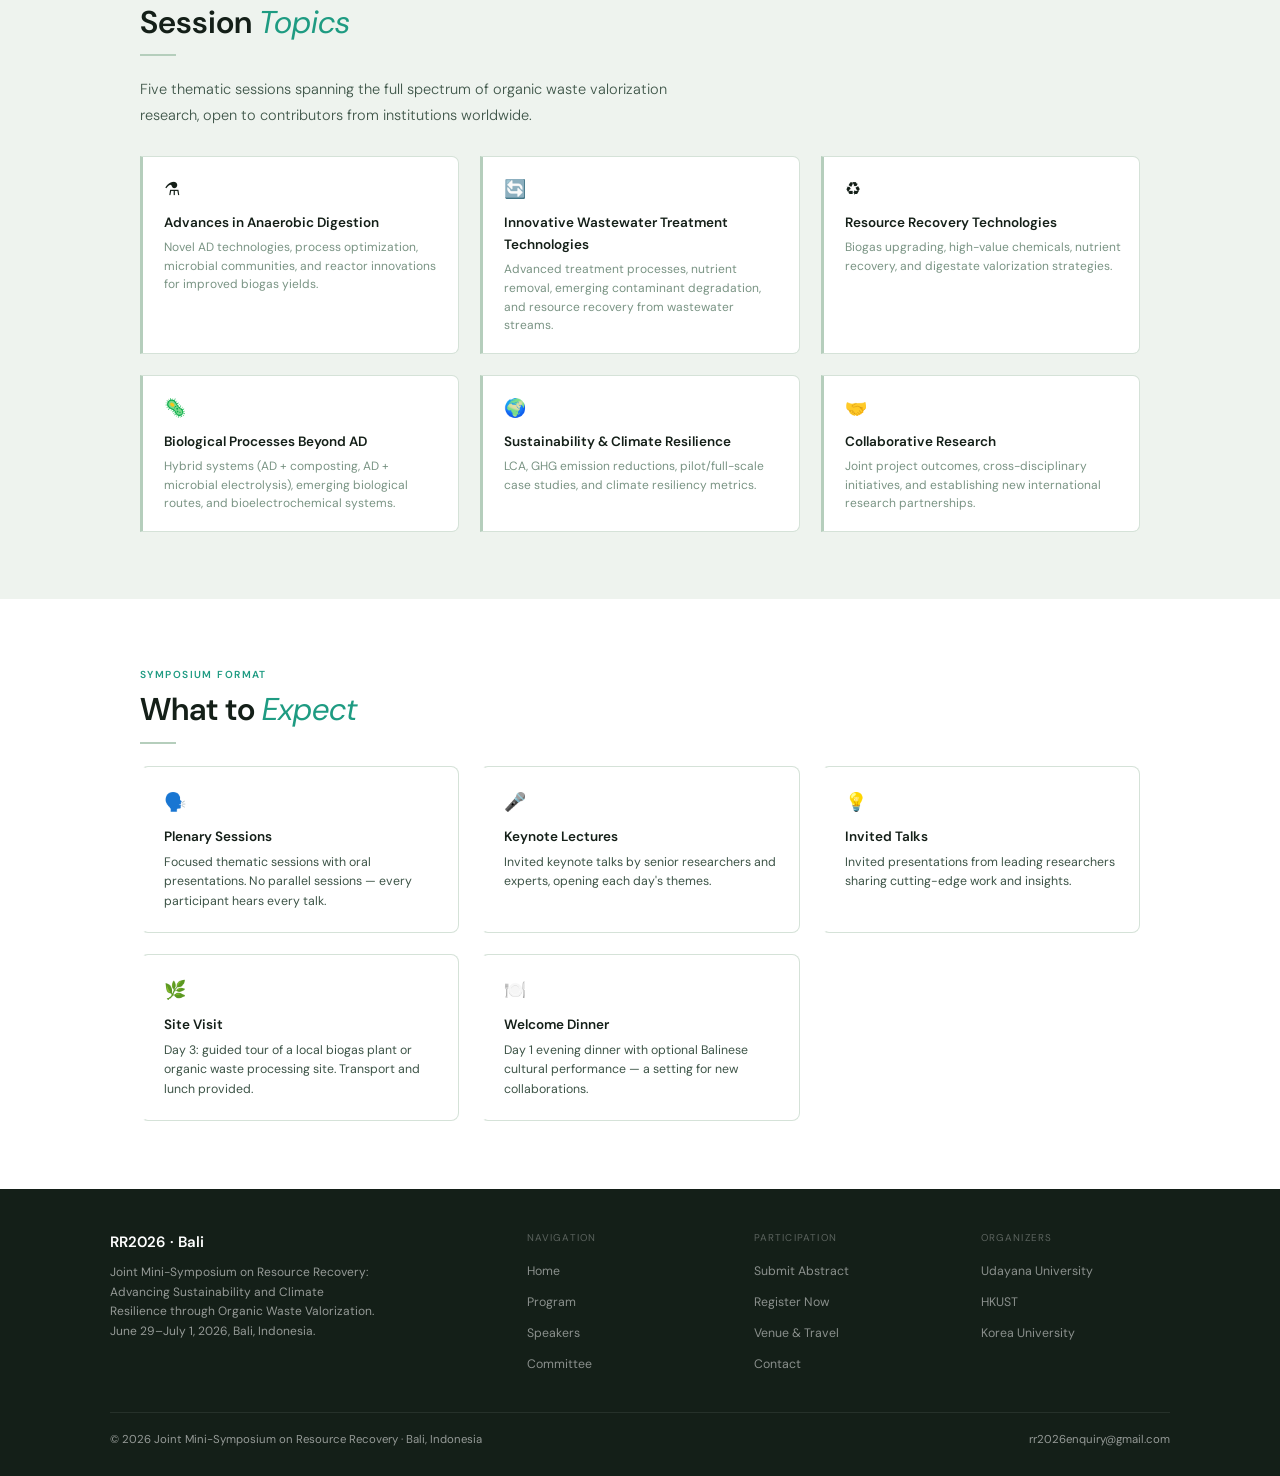
==== commit 9c9b1563: "index.html" ====
--- a/index.html
+++ b/index.html
@@ -89,7 +89,6 @@
             <div class="stat-row">
               <div class="stat-item"><div class="stat-num">5</div><div class="stat-lbl">Sessions</div></div>
               <div class="stat-item"><div class="stat-num">5</div><div class="stat-lbl">Keynotes</div></div>
-              <div class="stat-item"><div class="stat-num">1</div><div class="stat-lbl">Poster Session</div></div>
             </div>
             <div style="margin-top:1.1rem;">
               <a href="https://maps.app.goo.gl/GVYYMGqtd3MNY81y7" target="_blank" style="font-size:0.8rem;font-weight:500;display:inline-flex;gap:0.3rem;align-items:center;">📍 View venue on Google Maps →</a>
@@ -128,7 +127,6 @@
         <div class="card info-card"><div class="ic-icon">🗣️</div><div class="ic-title">Plenary Sessions</div><div class="ic-text">Focused thematic sessions with oral presentations. No parallel sessions — every participant hears every talk.</div></div>
         <div class="card info-card"><div class="ic-icon">🎤</div><div class="ic-title">Keynote Lectures</div><div class="ic-text">Invited keynote talks by senior researchers and experts, opening each day's themes.</div></div>
         <div class="card info-card"><div class="ic-icon">💡</div><div class="ic-title">Invited Talks</div><div class="ic-text">Invited presentations from leading researchers sharing cutting-edge work and insights.</div></div>
-        <div class="card info-card"><div class="ic-icon">📋</div><div class="ic-title">Poster Session</div><div class="ic-text">Day 2 afternoon poster session for detailed one-on-one discussions of ongoing research work.</div></div>
         <div class="card info-card"><div class="ic-icon">🌿</div><div class="ic-title">Site Visit</div><div class="ic-text">Day 3: guided tour of a local biogas plant or organic waste processing site. Transport and lunch provided.</div></div>
         <div class="card info-card"><div class="ic-icon">🍽️</div><div class="ic-title">Welcome Dinner</div><div class="ic-text">Day 1 evening dinner with optional Balinese cultural performance — a setting for new collaborations.</div></div>
       </div>
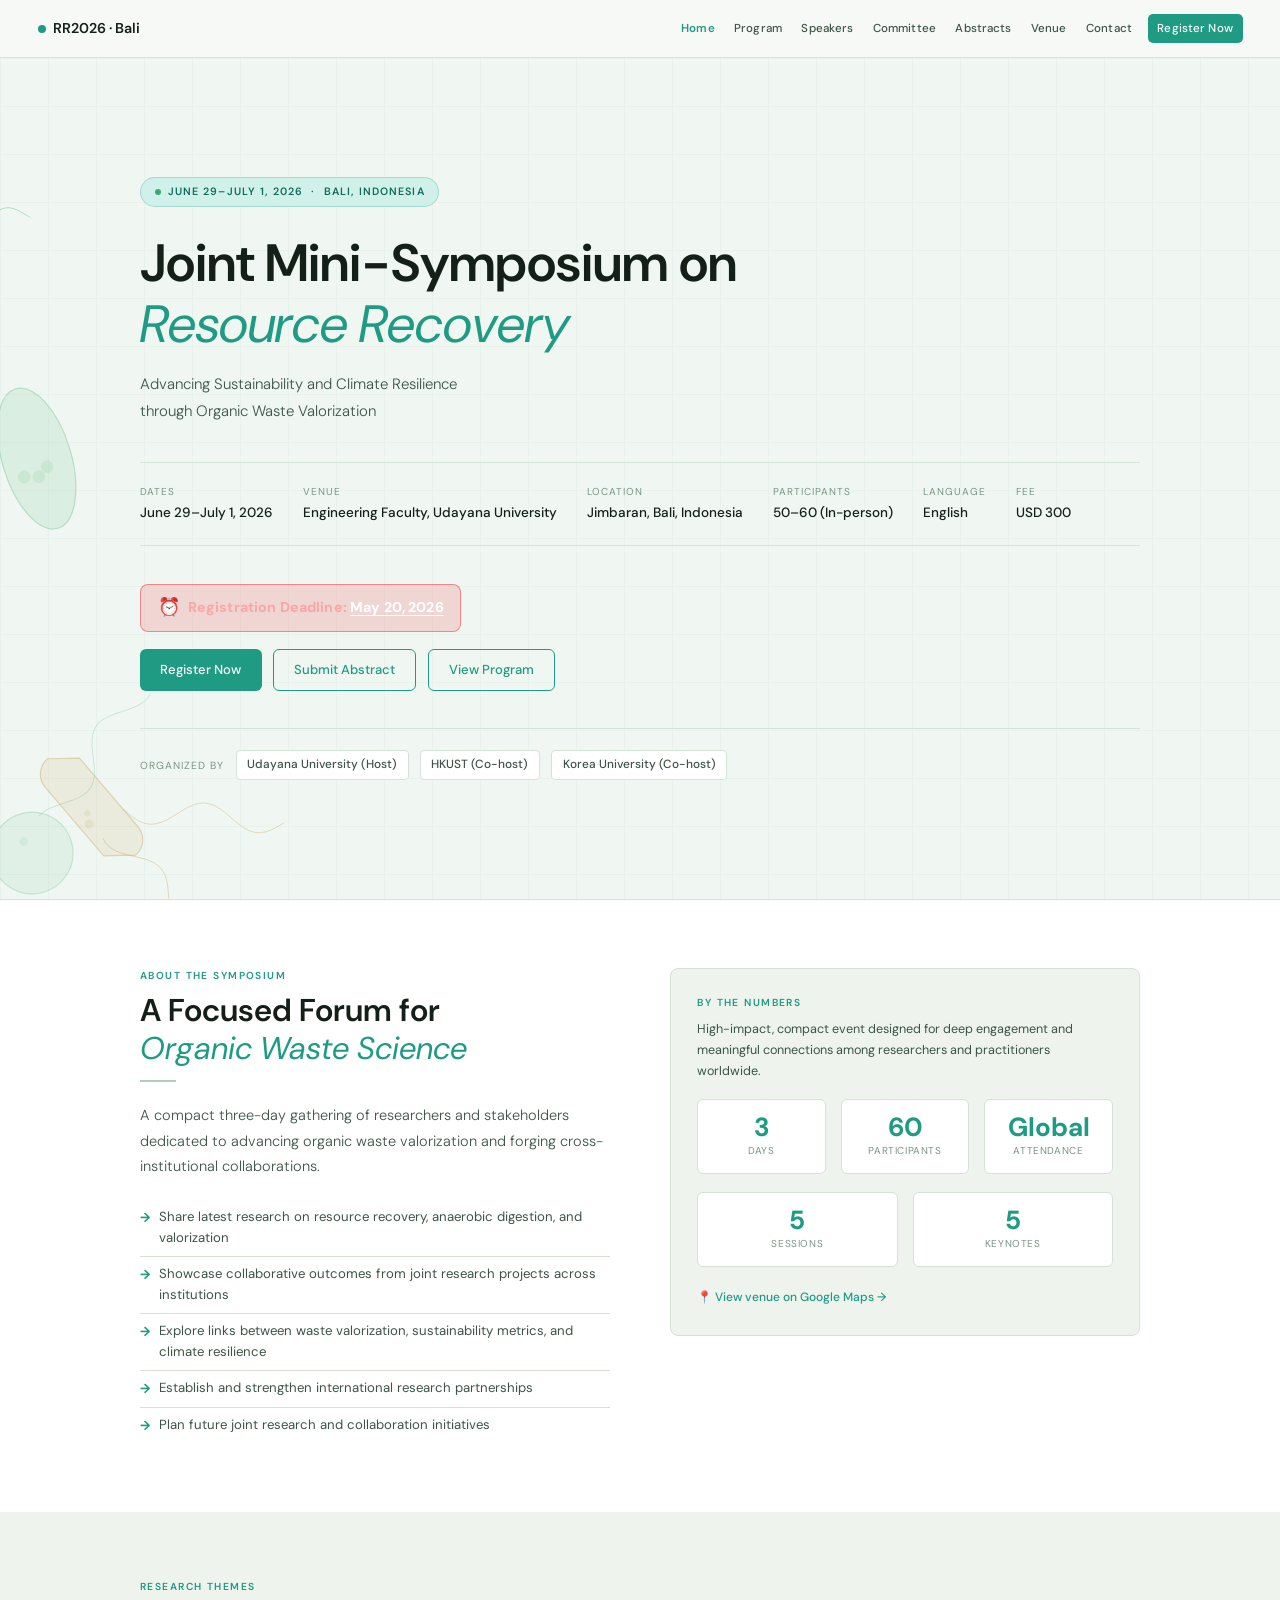
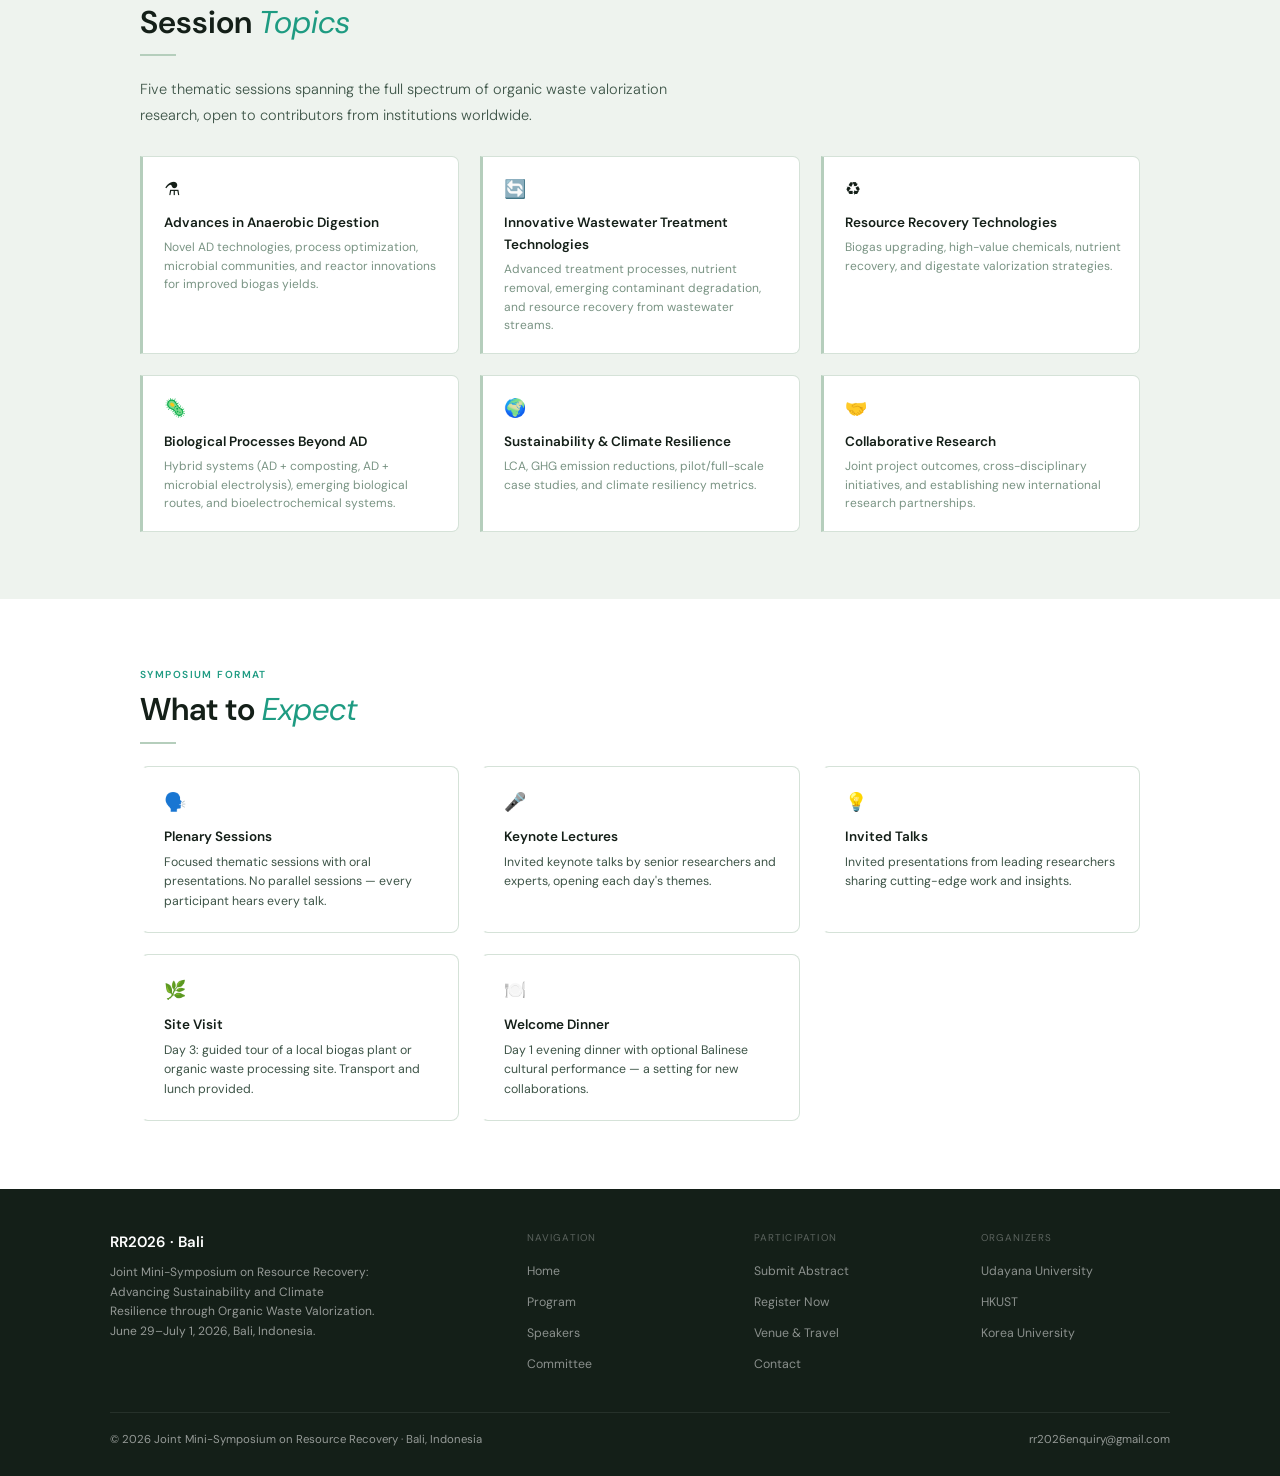
==== commit d5d10b2d: "index.html" ====
--- a/index.html
+++ b/index.html
@@ -45,6 +45,10 @@
         <div class="meta-item"><span class="meta-lbl">Participants</span><span class="meta-val">50–60 (In-person)</span></div>
         <div class="meta-item"><span class="meta-lbl">Language</span><span class="meta-val">English</span></div>
         <div class="meta-item"><span class="meta-lbl">Fee</span><span class="meta-val">USD 300</span></div>
+      </div>
+      <div style="display:inline-flex;align-items:center;gap:0.55rem;background:rgba(239,68,68,0.18);border:1.5px solid rgba(239,68,68,0.55);border-radius:8px;padding:0.55rem 1.1rem;margin-bottom:1.1rem;">
+        <span style="font-size:1.2rem;">&#9200;</span>
+        <span style="font-size:0.95rem;font-weight:700;color:#fca5a5;letter-spacing:0.01em;">Registration Deadline: <span style="color:#fff;text-decoration:underline;text-underline-offset:3px;">May 20, 2026</span></span>
       </div>
       <div class="hero-btns">
         <a href="register.html" class="btn btn-teal">Register Now</a>
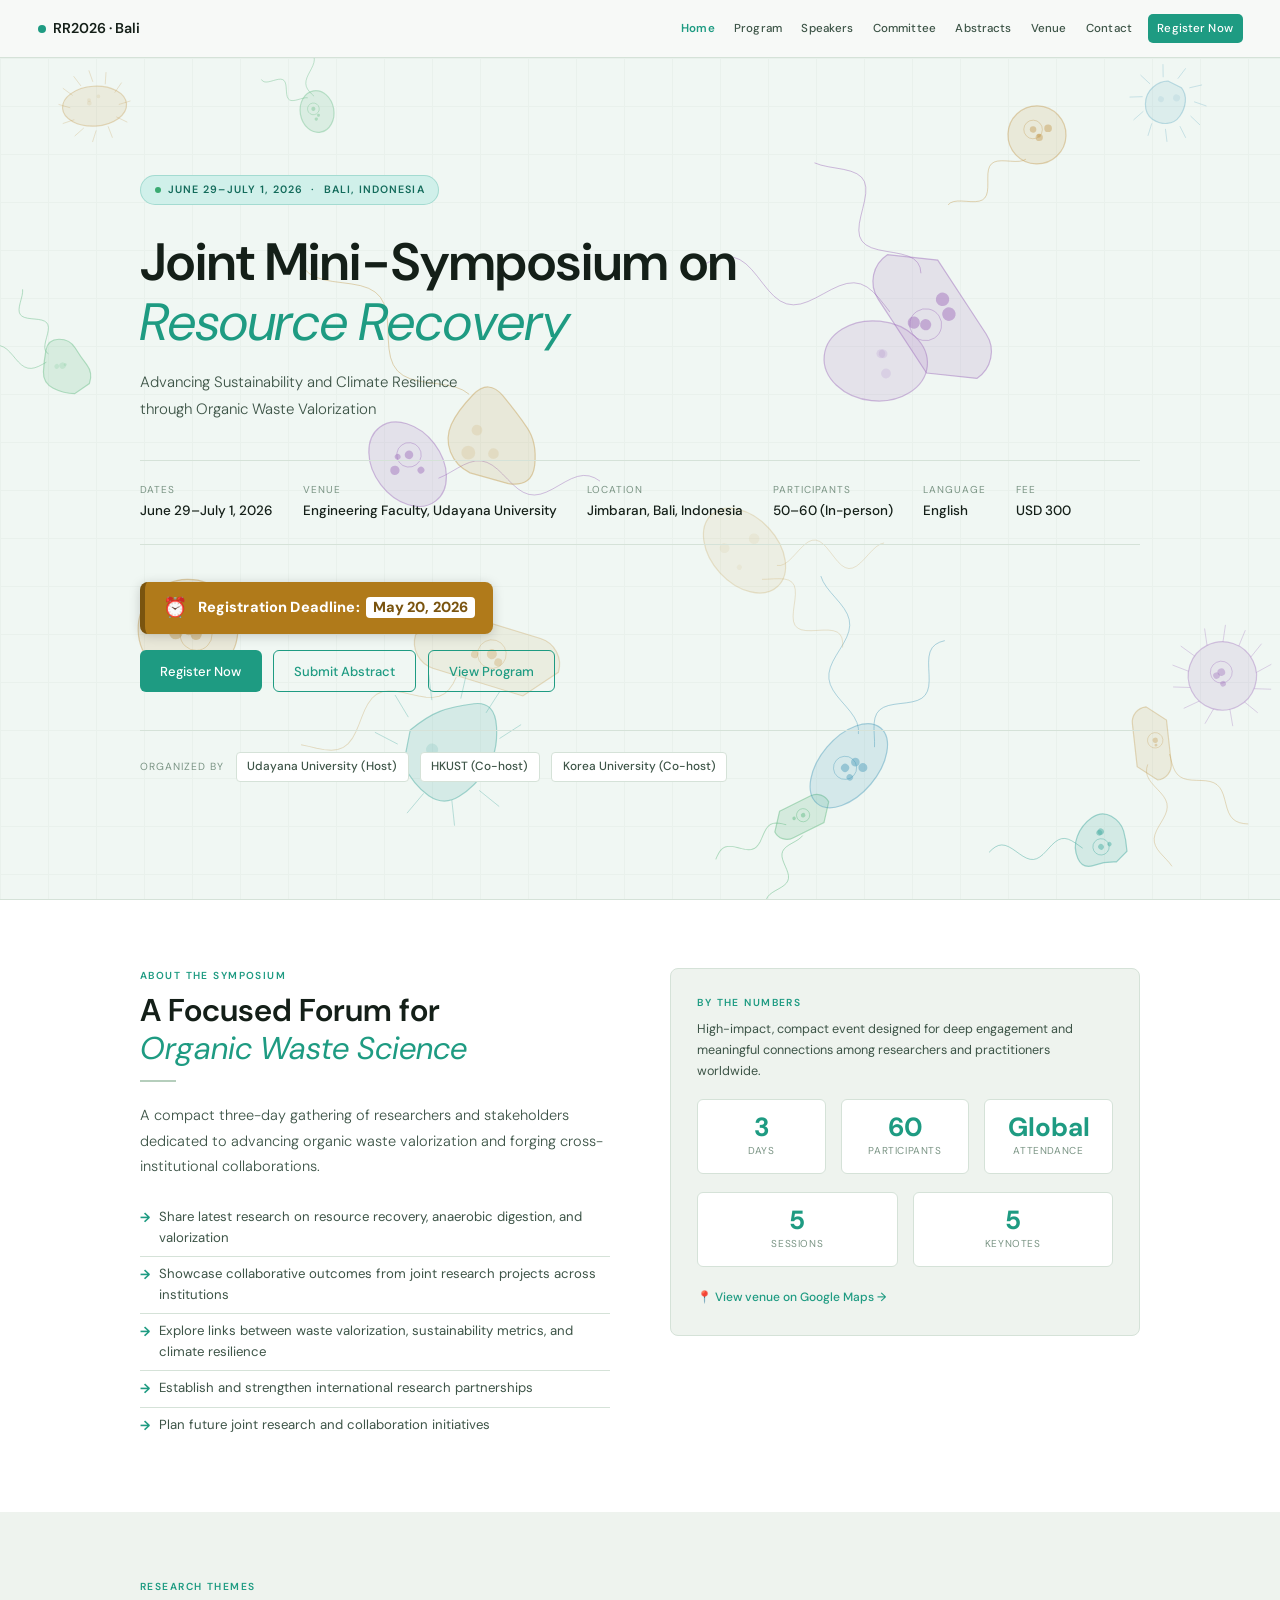
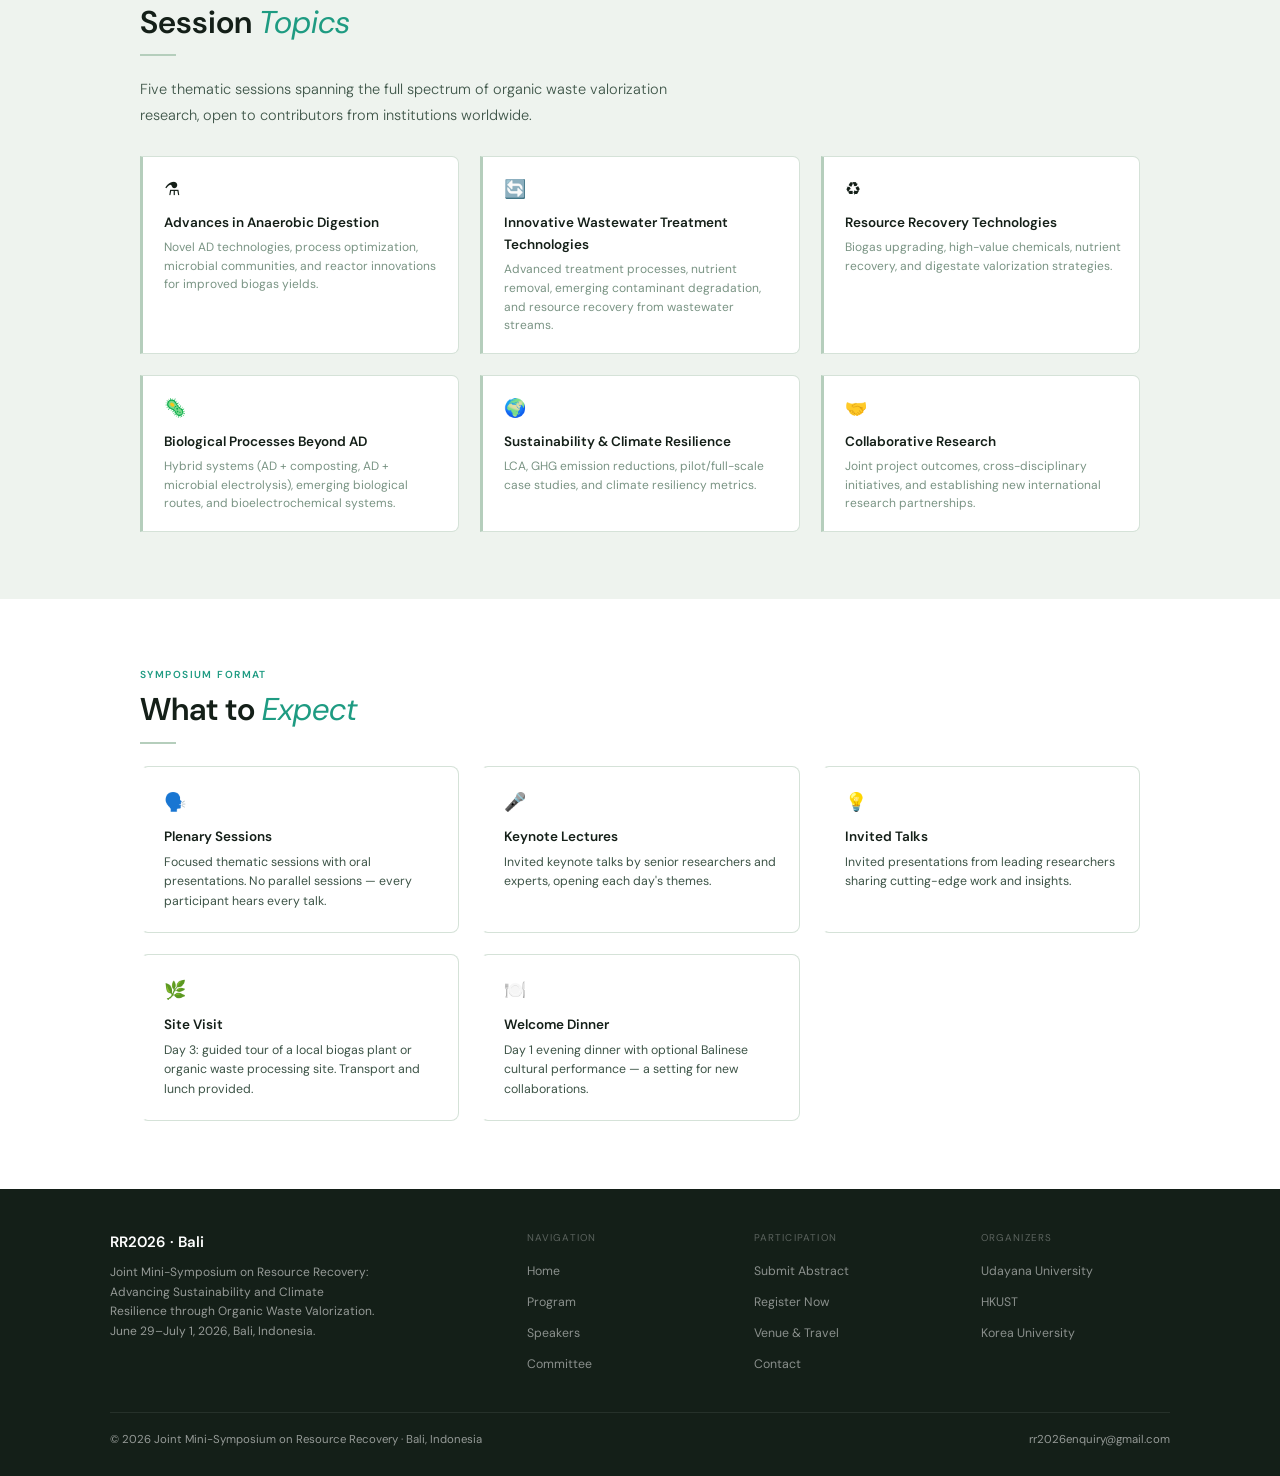
==== commit 09107dcd: "index.html" ====
--- a/index.html
+++ b/index.html
@@ -46,9 +46,9 @@
         <div class="meta-item"><span class="meta-lbl">Language</span><span class="meta-val">English</span></div>
         <div class="meta-item"><span class="meta-lbl">Fee</span><span class="meta-val">USD 300</span></div>
       </div>
-      <div style="display:inline-flex;align-items:center;gap:0.55rem;background:rgba(239,68,68,0.18);border:1.5px solid rgba(239,68,68,0.55);border-radius:8px;padding:0.55rem 1.1rem;margin-bottom:1.1rem;">
-        <span style="font-size:1.2rem;">&#9200;</span>
-        <span style="font-size:0.95rem;font-weight:700;color:#fca5a5;letter-spacing:0.01em;">Registration Deadline: <span style="color:#fff;text-decoration:underline;text-underline-offset:3px;">May 20, 2026</span></span>
+      <div style="display:inline-flex;align-items:center;gap:0.7rem;background:#b07a1a;border-left:5px solid #7a540f;border-radius:8px;padding:0.65rem 1.2rem;margin-bottom:1.1rem;box-shadow:0 2px 12px rgba(0,0,0,0.18);">
+        <span style="font-size:1.3rem;">&#9200;</span>
+        <span style="font-size:0.97rem;font-weight:800;color:#fff;letter-spacing:0.01em;">Registration Deadline: <span style="background:#fff;color:#7a540f;padding:0.05rem 0.45rem;border-radius:4px;margin-left:0.2rem;">May 20, 2026</span></span>
       </div>
       <div class="hero-btns">
         <a href="register.html" class="btn btn-teal">Register Now</a>
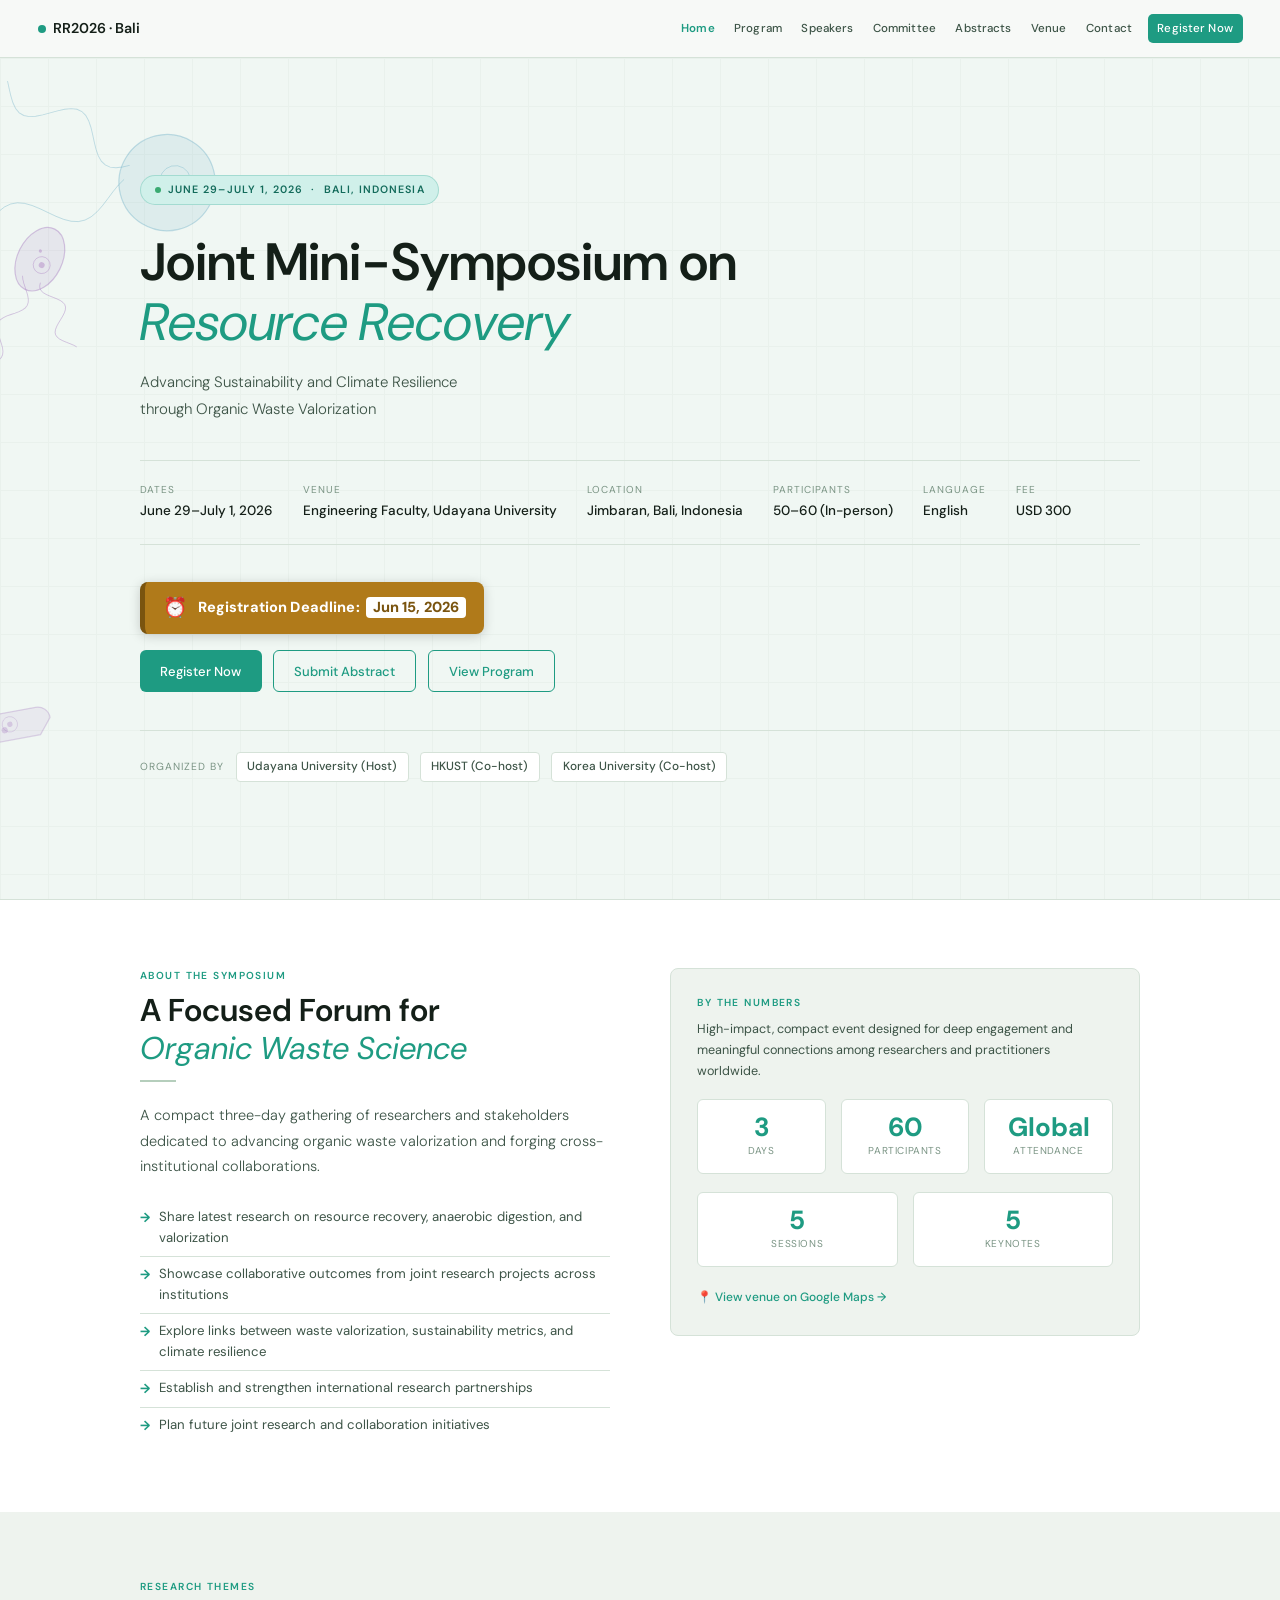
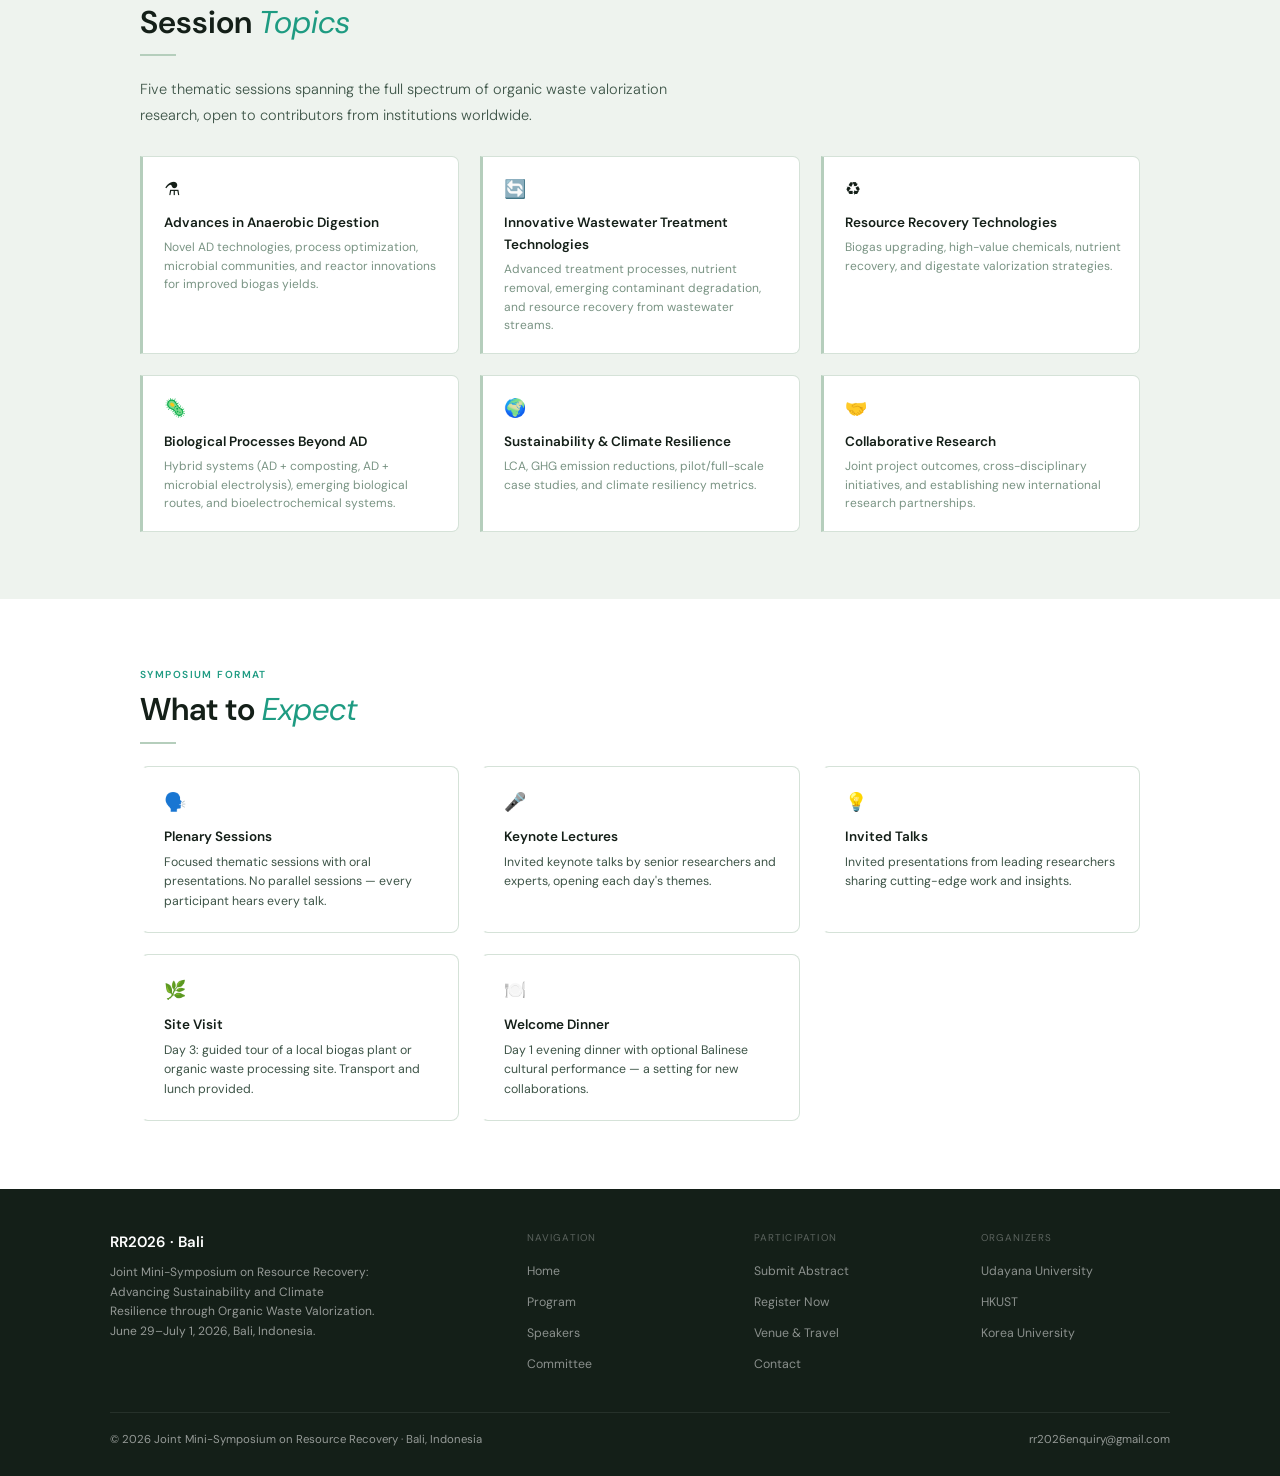
==== commit 419fba9d: "index.html" ====
--- a/index.html
+++ b/index.html
@@ -48,7 +48,7 @@
       </div>
       <div style="display:inline-flex;align-items:center;gap:0.7rem;background:#b07a1a;border-left:5px solid #7a540f;border-radius:8px;padding:0.65rem 1.2rem;margin-bottom:1.1rem;box-shadow:0 2px 12px rgba(0,0,0,0.18);">
         <span style="font-size:1.3rem;">&#9200;</span>
-        <span style="font-size:0.97rem;font-weight:800;color:#fff;letter-spacing:0.01em;">Registration Deadline: <span style="background:#fff;color:#7a540f;padding:0.05rem 0.45rem;border-radius:4px;margin-left:0.2rem;">May 20, 2026</span></span>
+        <span style="font-size:0.97rem;font-weight:800;color:#fff;letter-spacing:0.01em;">Registration Deadline: <span style="background:#fff;color:#7a540f;padding:0.05rem 0.45rem;border-radius:4px;margin-left:0.2rem;">Jun 15, 2026</span></span>
       </div>
       <div class="hero-btns">
         <a href="register.html" class="btn btn-teal">Register Now</a>
--- a/style.css
+++ b/style.css
@@ -406,12 +406,12 @@
 }
 .speaker-card:hover { box-shadow: 0 5px 18px rgba(0,0,0,0.07); }
 .speaker-avatar {
-  height: 150px; background: var(--bg2);
+  height: 260px; background: var(--bg2);
   display: flex; align-items: center; justify-content: center;
   border-bottom: 1px solid var(--border);
 }
 .speaker-initials { font-size: 1.9rem; color: var(--border2); font-weight: 600; }
-.spk-body { padding: 1.15rem; }
+.spk-body { padding: 1.15rem; display: flex; flex-direction: column; flex: 1; }
 .spk-name  { font-size: 0.98rem; font-weight: 600; color: var(--text); }
 .spk-role  { font-size: 0.76rem; color: var(--teal); font-weight: 500; margin: 0.18rem 0; }
 .spk-affil { font-size: 0.75rem; color: var(--muted); }
@@ -443,6 +443,26 @@
 .step-num  { width: 36px; height: 36px; background: var(--teal); color: white; font-size: 1.05rem; font-weight: 600; border-radius: 50%; display: flex; align-items: center; justify-content: center; margin: 0 auto 0.8rem; }
 .step-title { font-weight: 600; font-size: 0.87rem; color: var(--text); margin-bottom: 0.3rem; }
 .step-desc  { font-size: 0.79rem; color: var(--muted); line-height: 1.55; }
+
+.abstract-content-layout { 
+  display: grid; 
+  grid-template-columns: 1.4fr 1fr; 
+  gap: 3rem; 
+  align-items: start; 
+  margin-top: 3rem; 
+}
+.formatting-grid {
+  display: grid;
+  grid-template-columns: repeat(auto-fit, minmax(200px, 1fr));
+  gap: 1rem;
+  margin-bottom: 2rem;
+}
+
+.table-wrapper {
+  overflow-x: auto;
+  -webkit-overflow-scrolling: touch;
+}
+
 .dates-table { width: 100%; border-collapse: collapse; background: var(--surface); border: 1px solid var(--border); border-radius: 8px; overflow: hidden; font-size: 0.87rem; }
 .dates-table th { background: var(--bg2); padding: 0.7rem 1.05rem; text-align: left; font-size: 0.7rem; letter-spacing: 0.08em; text-transform: uppercase; font-weight: 600; color: var(--text2); border-bottom: 1px solid var(--border); }
 .dates-table td { padding: 0.7rem 1.05rem; border-bottom: 1px solid var(--border); color: var(--text); }
@@ -553,6 +573,8 @@
   .grid-4   { grid-template-columns: 1fr 1fr; }
   .steps-row { grid-template-columns: 1fr 1fr; }
   .footer-grid { grid-template-columns: 1fr 1fr; }
+  .abstract-content-layout { grid-template-columns: 1fr; gap: 2rem; }
+  .formatting-grid { grid-template-columns: repeat(2, 1fr); }
   
   /* Hero adjustments for tablets */
   .hero-content { padding: 3rem 1.5rem 3rem; }
@@ -565,6 +587,8 @@
   nav { padding: 0 1rem; }
   .footer-grid { grid-template-columns: 1fr; }
   .microbe-key { display: none; }
+  .abstract-content-layout { grid-template-columns: 1fr; gap: 2rem; }
+  .formatting-grid { grid-template-columns: 1fr; }
   
   /* Mobile hamburger menu */
   .hamburger {
@@ -763,3 +787,174 @@
   .btn { font-size: 0.82rem; padding: 0.65rem 1.1rem; }
   .topic-card, .info-card { padding: 1rem; }
 }
+
+/* ── Enhanced Speaker Cards with Photos ── */
+.speaker-card-enhanced {
+  background: var(--surface); 
+  border: 1px solid var(--border);
+  border-radius: 8px; 
+  overflow: hidden; 
+  transition: all 0.2s;
+  display: flex;
+  flex-direction: column;
+  height: 100%;
+}
+.speaker-card-enhanced:hover { 
+  box-shadow: 0 5px 18px rgba(0,0,0,0.07); 
+  transform: translateY(-2px);
+}
+.speaker-avatar-photo {
+  height: 300px; 
+  background: var(--bg2);
+  display: flex; 
+  align-items: center; 
+  justify-content: center;
+  border-bottom: 1px solid var(--border);
+  overflow: hidden;
+}
+.speaker-avatar-photo img {
+  width: 100%;
+  height: 100%;
+  object-fit: cover;
+}
+.spk-talk-title {
+  font-size: 0.8rem;
+  color: var(--text2);
+  margin-top: 0.6rem;
+  line-height: 1.4;
+  font-style: italic;
+  padding: 0.5rem;
+  background: var(--bg2);
+  border-radius: 4px;
+  flex: 1;
+}
+.btn-bio {
+  margin-top: 0.9rem;
+  align-self: flex-start;
+  padding: 0.5rem 1rem;
+  background: var(--teal);
+  color: white;
+  border: none;
+  border-radius: 5px;
+  font-size: 0.8rem;
+  font-weight: 500;
+  cursor: pointer;
+  transition: all 0.2s;
+  font-family: inherit;
+}
+.btn-bio:hover {
+  background: var(--teal-d);
+  transform: translateY(-1px);
+}
+
+/* ── Committee Cards with Photos ── */
+.cm-card-photo {
+  background: var(--surface); 
+  border: 1px solid var(--border); 
+  border-radius: 6px; 
+  overflow: hidden;
+  transition: all 0.2s;
+  display: flex;
+  flex-direction: column;
+  height: 100%;
+}
+.cm-card-photo:hover { 
+  border-color: var(--border2); 
+  box-shadow: 0 3px 12px rgba(0,0,0,0.06);
+}
+.cm-photo {
+  height: 325px;
+  background: var(--bg2);
+  display: flex;
+  align-items: center;
+  justify-content: center;
+  border-bottom: 1px solid var(--border);
+  overflow: hidden;
+}
+.cm-photo img {
+  width: 100%;
+  height: 100%;
+  object-fit: cover;
+}
+.cm-body {
+  padding: 0.95rem 1.05rem;
+  display: flex;
+  flex-direction: column;
+  flex: 1;
+}
+
+/* ── Biography Modal ── */
+.bio-modal {
+  display: none;
+  position: fixed;
+  z-index: 2000;
+  left: 0;
+  top: 0;
+  width: 100%;
+  height: 100%;
+  overflow: auto;
+  background-color: rgba(0, 0, 0, 0.6);
+  animation: fadeIn 0.3s;
+}
+.bio-modal-content {
+  background-color: var(--surface);
+  margin: 5% auto;
+  padding: 2.5rem;
+  border: 1px solid var(--border);
+  border-radius: 10px;
+  width: 90%;
+  max-width: 700px;
+  position: relative;
+  animation: slideIn 0.3s;
+  box-shadow: 0 10px 40px rgba(0,0,0,0.2);
+}
+.bio-close {
+  color: var(--muted);
+  float: right;
+  font-size: 2rem;
+  font-weight: 300;
+  line-height: 1;
+  cursor: pointer;
+  transition: color 0.2s;
+  position: absolute;
+  right: 1.5rem;
+  top: 1.5rem;
+}
+.bio-close:hover,
+.bio-close:focus {
+  color: var(--text);
+}
+@keyframes fadeIn {
+  from { opacity: 0; }
+  to { opacity: 1; }
+}
+@keyframes slideIn {
+  from { 
+    transform: translateY(-50px);
+    opacity: 0;
+  }
+  to { 
+    transform: translateY(0);
+    opacity: 1;
+  }
+}
+
+/* Mobile responsiveness for bio modal */
+@media (max-width: 580px) {
+  .bio-modal-content {
+    margin: 10% auto;
+    padding: 1.5rem;
+    width: 95%;
+  }
+  .bio-close {
+    right: 1rem;
+    top: 1rem;
+    font-size: 1.5rem;
+  }
+  .speaker-avatar-photo {
+    height: 450px;
+  }
+  .cm-photo {
+    height: 450px;
+  }
+}
